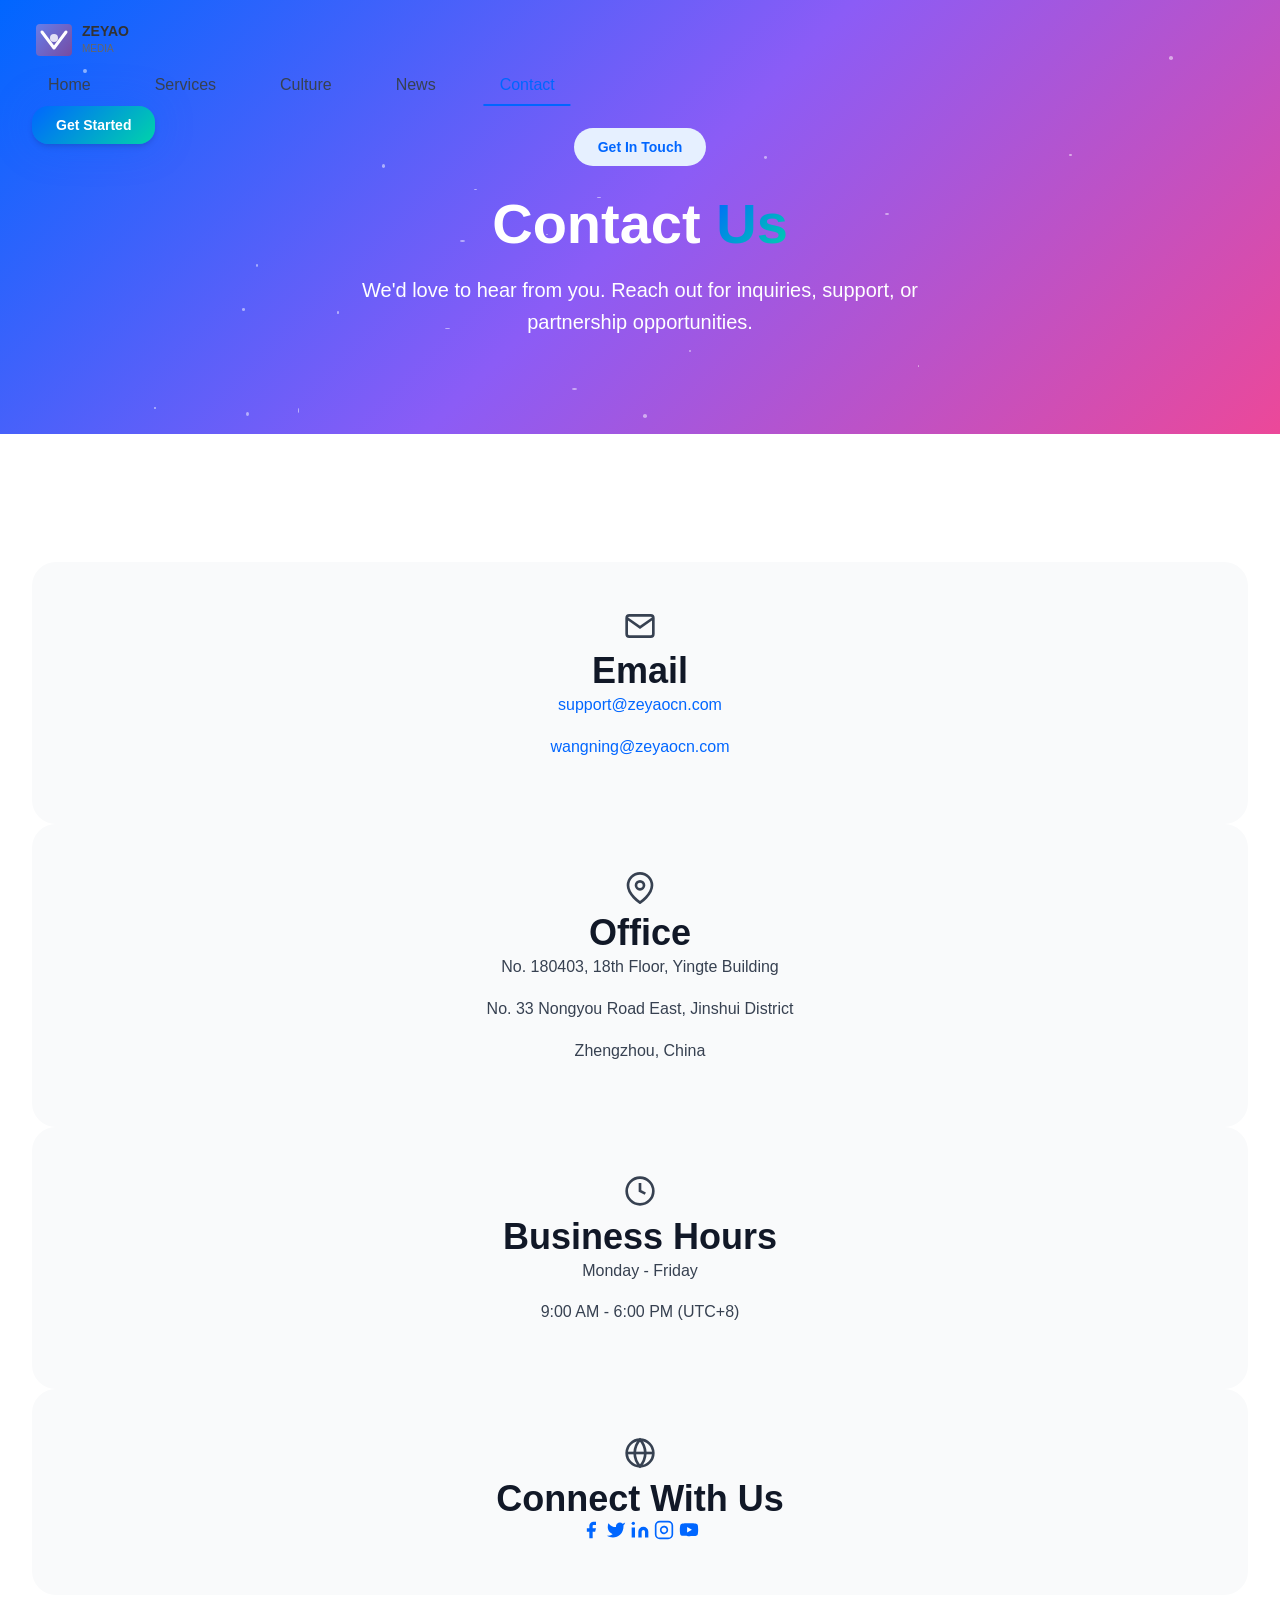
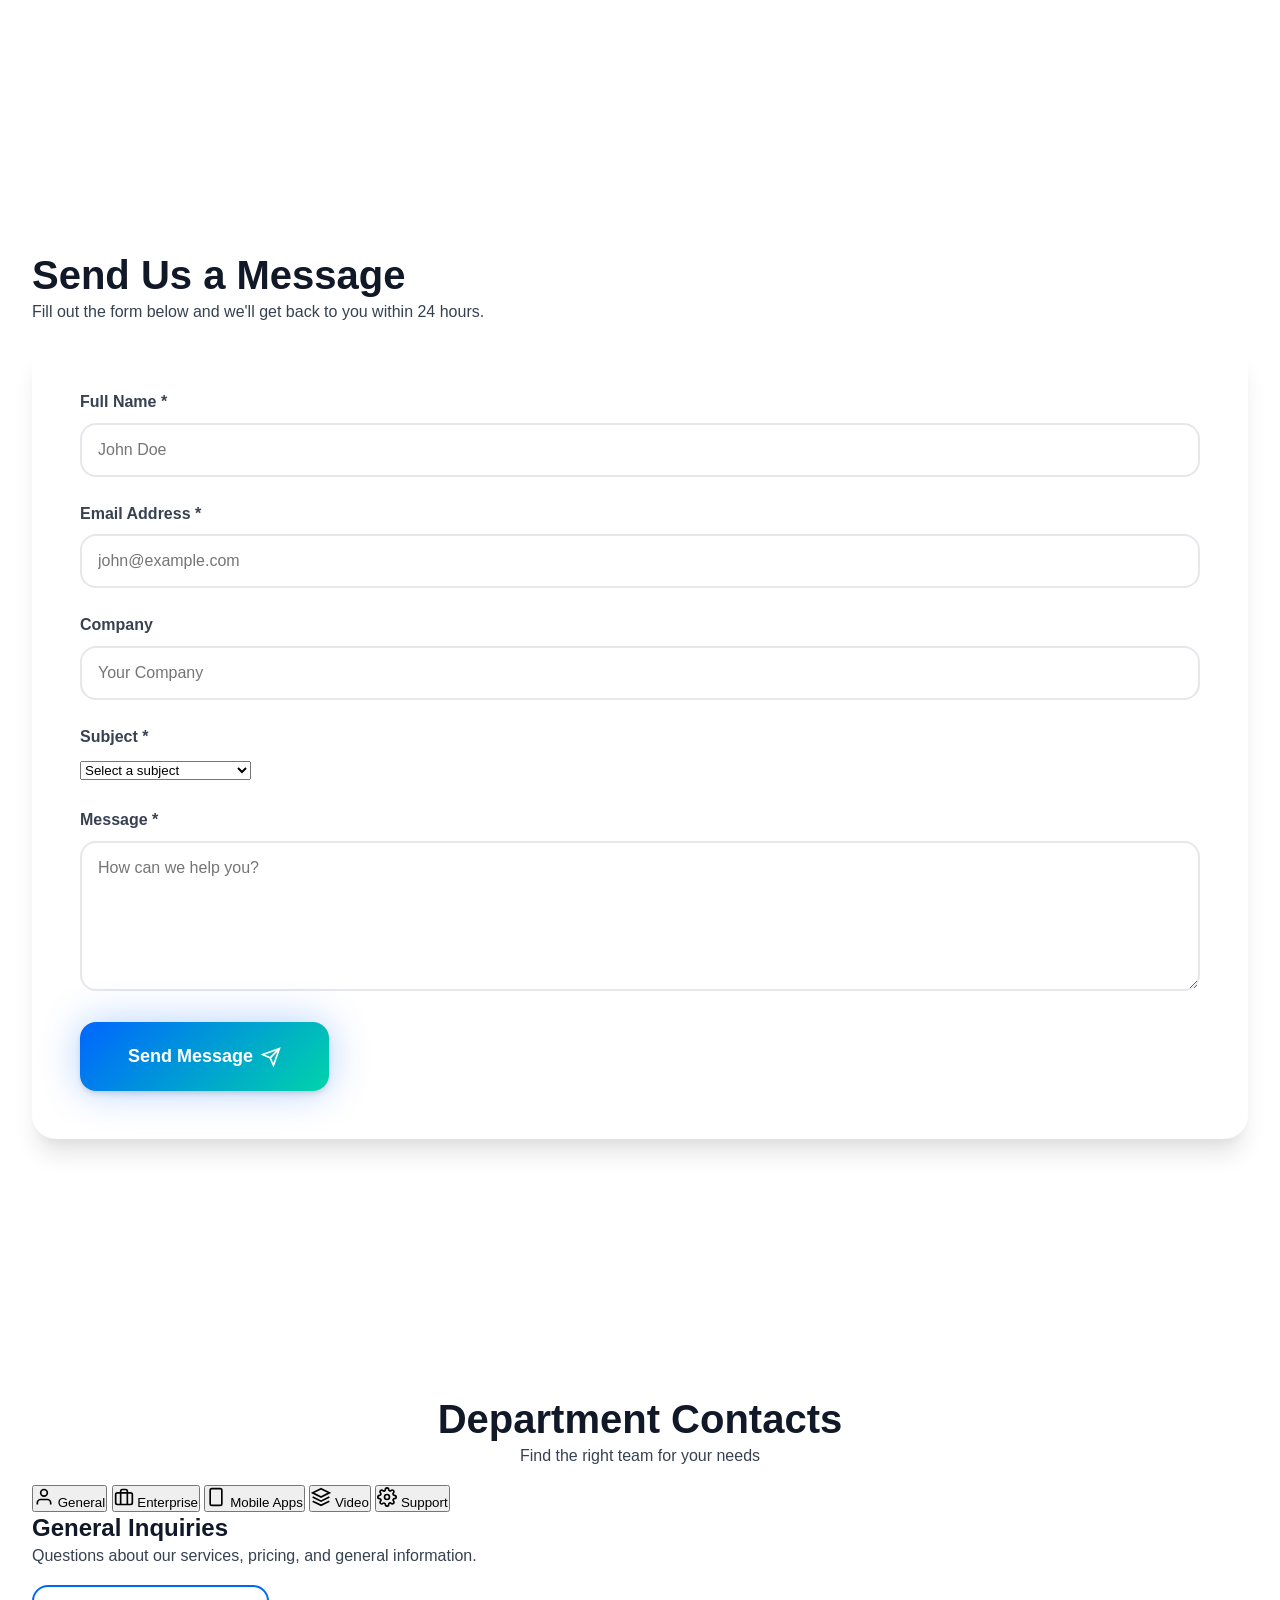
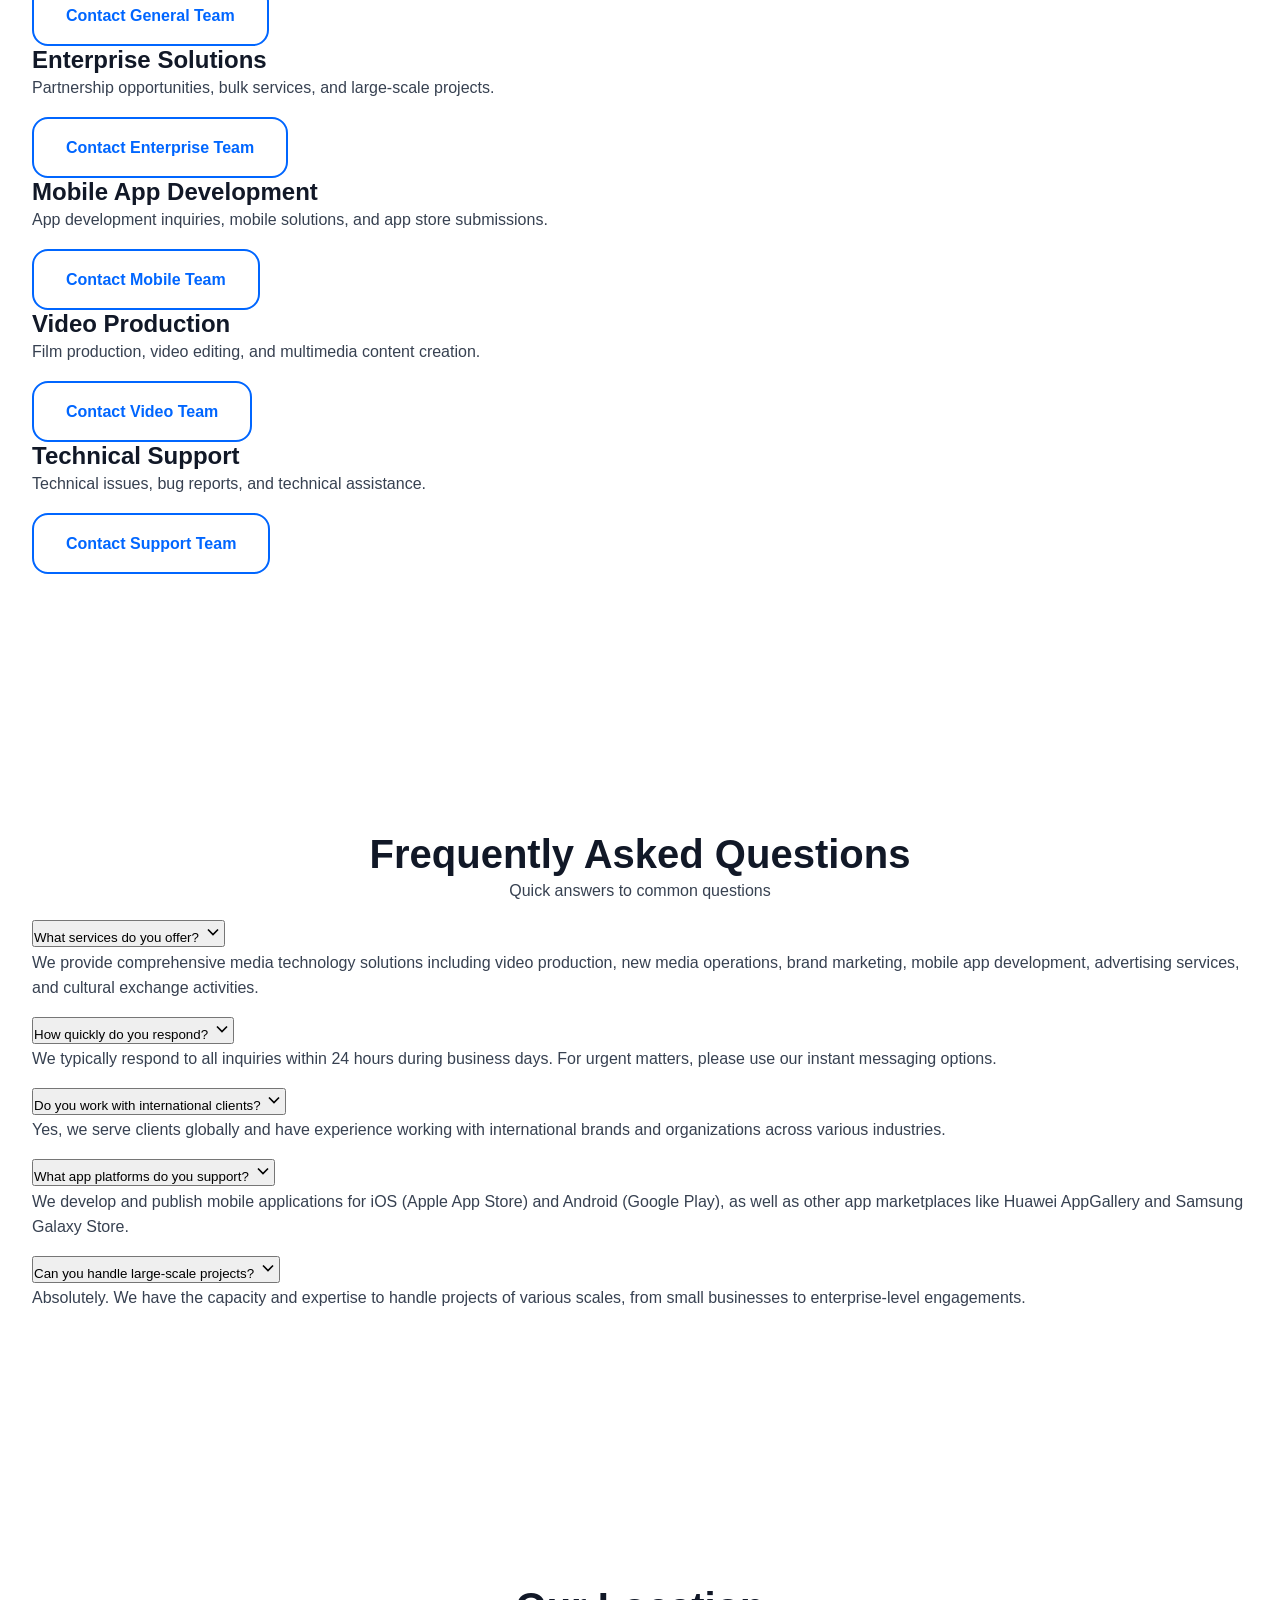
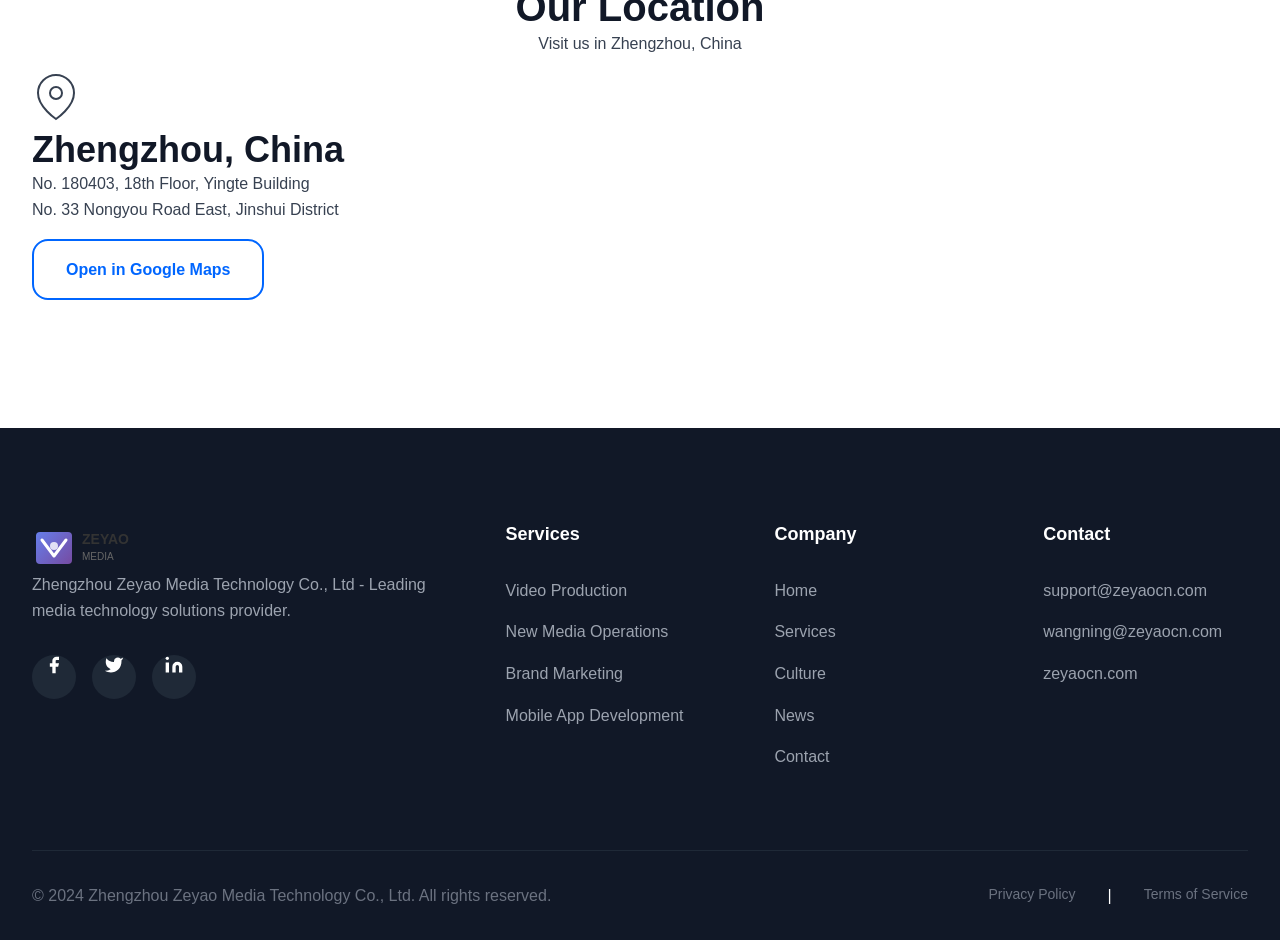
==== contact.html @ 68b9c2e2 "zeyaocn" ====
<!DOCTYPE html>
<html lang="en">
<head>
    <meta charset="UTF-8">
    <meta name="viewport" content="width=device-width, initial-scale=1.0">
    <meta name="description" content="Contact Zeyao Media - Get in touch for business inquiries, support, or partnership. Zhengzhou Zeyao Media Technology Co., Ltd.">
    <meta name="robots" content="index, follow">
    <meta property="og:title" content="Contact Us - Zeyao Media">
    <meta property="og:type" content="website">
    <link rel="canonical" href="https://zeyaocn.com/contact">
    <title>Contact Us - Zeyao Media | Get In Touch</title>
    <link rel="stylesheet" href="css/style.css">
    <link rel="stylesheet" href="css/animations.css">
    <link rel="stylesheet" href="css/responsive.css">
</head>
<body>
    <!-- Navigation -->
    <nav class="navbar">
        <div class="container">
            <a href="index.html" class="navbar-brand">
                <img src="images/logo.svg" alt="Zeyao Media Logo" width="160" height="48">
            </a>
            <div class="navbar-menu">
                <a href="index.html" class="nav-link">Home</a>
                <a href="services.html" class="nav-link">Services</a>
                <a href="culture.html" class="nav-link">Culture</a>
                <a href="news.html" class="nav-link">News</a>
                <a href="contact.html" class="nav-link active">Contact</a>
            </div>
            <div class="navbar-cta">
                <a href="contact.html" class="btn btn-primary btn-sm">Get Started</a>
            </div>
            <button class="mobile-menu-btn" aria-label="Toggle menu">
                <span></span>
                <span></span>
                <span></span>
            </button>
        </div>
    </nav>

    <!-- Mobile Menu -->
    <div class="mobile-menu">
        <div class="mobile-menu-header">
            <img src="images/logo.svg" alt="Zeyao Media" width="140" height="42">
            <button class="mobile-menu-close" aria-label="Close menu">×</button>
        </div>
        <nav class="mobile-menu-nav">
            <a href="index.html" class="nav-link">Home</a>
            <a href="services.html" class="nav-link">Services</a>
            <a href="culture.html" class="nav-link">Culture</a>
            <a href="news.html" class="nav-link">News</a>
            <a href="contact.html" class="nav-link active">Contact</a>
        </nav>
        <div class="mobile-menu-footer">
            <a href="contact.html" class="btn btn-primary btn-block">Get Started</a>
        </div>
    </div>

    <!-- Page Header -->
    <section class="page-header">
        <div class="page-header-bg">
            <div class="particles"></div>
        </div>
        <div class="container">
            <div class="page-header-content">
                <div class="section-badge reveal">Get In Touch</div>
                <h1 class="reveal">Contact <span class="text-gradient">Us</span></h1>
                <p class="page-header-description reveal">We'd love to hear from you. Reach out for inquiries, support, or partnership opportunities.</p>
            </div>
        </div>
    </section>

    <!-- Contact Cards Grid -->
    <section class="section">
        <div class="container">
            <div class="contact-cards-grid reveal">
                <!-- Email Card -->
                <div class="contact-card">
                    <div class="contact-card-icon">
                        <svg width="32" height="32" viewBox="0 0 24 24" fill="none" stroke="currentColor" stroke-width="2">
                            <path d="M4 4h16c1.1 0 2 .9 2 2v12c0 1.1-.9 2-2 2H4c-1.1 0-2-.9-2-2V6c0-1.1.9-2 2-2z"/>
                            <polyline points="22,6 12,13 2,6"/>
                        </svg>
                    </div>
                    <h3>Email</h3>
                    <p><a href="mailto:support@zeyaocn.com">support@zeyaocn.com</a></p>
                    <p><a href="mailto:wangning@zeyaocn.com">wangning@zeyaocn.com</a></p>
                </div>

                <!-- Location Card -->
                <div class="contact-card">
                    <div class="contact-card-icon">
                        <svg width="32" height="32" viewBox="0 0 24 24" fill="none" stroke="currentColor" stroke-width="2">
                            <path d="M21 10c0 7-9 13-9 13s-9-6-9-13a9 9 0 0 1 18 0z"/>
                            <circle cx="12" cy="10" r="3"/>
                        </svg>
                    </div>
                    <h3>Office</h3>
                    <p>No. 180403, 18th Floor, Yingte Building</p>
                    <p>No. 33 Nongyou Road East, Jinshui District</p>
                    <p>Zhengzhou, China</p>
                </div>

                <!-- Hours Card -->
                <div class="contact-card">
                    <div class="contact-card-icon">
                        <svg width="32" height="32" viewBox="0 0 24 24" fill="none" stroke="currentColor" stroke-width="2">
                            <circle cx="12" cy="12" r="10"/>
                            <polyline points="12 6 12 12 16 14"/>
                        </svg>
                    </div>
                    <h3>Business Hours</h3>
                    <p>Monday - Friday</p>
                    <p>9:00 AM - 6:00 PM (UTC+8)</p>
                </div>

                <!-- Social Card -->
                <div class="contact-card">
                    <div class="contact-card-icon">
                        <svg width="32" height="32" viewBox="0 0 24 24" fill="none" stroke="currentColor" stroke-width="2">
                            <circle cx="12" cy="12" r="10"/>
                            <line x1="2" y1="12" x2="22" y2="12"/>
                            <path d="M12 2a15.3 15.3 0 0 1 4 10 15.3 15.3 0 0 1-4 10 15.3 15.3 0 0 1-4-10 15.3 15.3 0 0 1 4-10z"/>
                        </svg>
                    </div>
                    <h3>Connect With Us</h3>
                    <div class="contact-social-icons">
                        <a href="#" aria-label="Facebook"><svg width="20" height="20" viewBox="0 0 24 24" fill="currentColor"><path d="M18 2h-3a5 5 0 0 0-5 5v3H7v4h3v8h4v-8h3l1-4h-4V7a1 1 0 0 1 1-1h3z"/></svg></a>
                        <a href="#" aria-label="Twitter"><svg width="20" height="20" viewBox="0 0 24 24" fill="currentColor"><path d="M23 3a10.9 10.9 0 0 1-3.14 1.53 4.48 4.48 0 0 0-7.86 3v1A10.66 10.66 0 0 1 3 4s-4 9 5 13a11.64 11.64 0 0 1-7 2c9 5 20 0 20-11.5a4.5 4.5 0 0 0-.08-.83A7.72 7.72 0 0 0 23 3z"/></svg></a>
                        <a href="#" aria-label="LinkedIn"><svg width="20" height="20" viewBox="0 0 24 24" fill="currentColor"><path d="M16 8a6 6 0 0 1 6 6v7h-4v-7a2 2 0 0 0-2-2 2 2 0 0 0-2 2v7h-4v-7a6 6 0 0 1 6-6z"/><rect x="2" y="9" width="4" height="12"/><circle cx="4" cy="4" r="2"/></svg></a>
                        <a href="#" aria-label="Instagram"><svg width="20" height="20" viewBox="0 0 24 24" fill="none" stroke="currentColor" stroke-width="2"><rect x="2" y="2" width="20" height="20" rx="5" ry="5"/><path d="M16 11.37A4 4 0 1 1 12.63 8 4 4 0 0 1 16 11.37z"/><line x1="17.5" y1="6.5" x2="17.51" y2="6.5"/></svg></a>
                        <a href="#" aria-label="YouTube"><svg width="20" height="20" viewBox="0 0 24 24" fill="currentColor"><path d="M22.54 6.42a2.78 2.78 0 0 0-1.94-2C18.88 4 12 4 12 4s-6.88 0-8.6.46a2.78 2.78 0 0 0-1.94 2A29 29 0 0 0 1 11.75a29 29 0 0 0 .46 5.33A2.78 2.78 0 0 0 3.4 19c1.72.46 8.6.46 8.6.46s6.88 0 8.6-.46a2.78 2.78 0 0 0 1.94-2 29 29 0 0 0 .46-5.25 29 29 0 0 0-.46-5.33z"/><polygon points="9.75 15.02 15.5 11.75 9.75 8.48 9.75 15.02" fill="#fff"/></svg></a>
                    </div>
                </div>
            </div>
        </div>
    </section>

    <!-- Contact Form Section -->
    <section class="section section-alt">
        <div class="container">
            <div class="contact-form-section">
                <div class="contact-form-header reveal">
                    <h2>Send Us a Message</h2>
                    <p>Fill out the form below and we'll get back to you within 24 hours.</p>
                </div>
                <form class="contact-form reveal" id="contactForm">
                    <div class="form-grid">
                        <div class="form-group">
                            <label for="name">Full Name *</label>
                            <input type="text" id="name" name="name" required placeholder="John Doe">
                        </div>
                        <div class="form-group">
                            <label for="email">Email Address *</label>
                            <input type="email" id="email" name="email" required placeholder="john@example.com">
                        </div>
                        <div class="form-group">
                            <label for="company">Company</label>
                            <input type="text" id="company" name="company" placeholder="Your Company">
                        </div>
                        <div class="form-group">
                            <label for="subject">Subject *</label>
                            <select id="subject" name="subject" required>
                                <option value="">Select a subject</option>
                                <option value="general">General Inquiry</option>
                                <option value="business">Business Partnership</option>
                                <option value="support">Technical Support</option>
                                <option value="advertising">Advertising Services</option>
                                <option value="mobile-app">Mobile App Development</option>
                                <option value="video-production">Video Production</option>
                                <option value="brand-marketing">Brand Marketing</option>
                                <option value="feedback">Feedback</option>
                                <option value="other">Other</option>
                            </select>
                        </div>
                        <div class="form-group form-group-full">
                            <label for="message">Message *</label>
                            <textarea id="message" name="message" required placeholder="How can we help you?" rows="5"></textarea>
                        </div>
                    </div>
                    <button type="submit" class="btn btn-primary btn-lg">
                        <span>Send Message</span>
                        <svg width="20" height="20" viewBox="0 0 24 24" fill="none" stroke="currentColor" stroke-width="2"><line x1="22" y1="2" x2="11" y2="13"/><polygon points="22 2 15 22 11 13 2 9 22 2"/></svg>
                    </button>
                </form>
            </div>
        </div>
    </section>

    <!-- Department Tabs -->
    <section class="section">
        <div class="container">
            <div class="section-header text-center reveal">
                <h2>Department Contacts</h2>
                <p class="section-subtitle">Find the right team for your needs</p>
            </div>
            
            <div class="department-tabs reveal">
                <div class="department-tabs-nav">
                    <button class="department-tab-btn active" data-tab="general">
                        <svg width="20" height="20" viewBox="0 0 24 24" fill="none" stroke="currentColor" stroke-width="2"><path d="M20 21v-2a4 4 0 0 0-4-4H8a4 4 0 0 0-4 4v2"/><circle cx="12" cy="7" r="4"/></svg>
                        General
                    </button>
                    <button class="department-tab-btn" data-tab="enterprise">
                        <svg width="20" height="20" viewBox="0 0 24 24" fill="none" stroke="currentColor" stroke-width="2"><rect x="2" y="7" width="20" height="14" rx="2" ry="2"/><path d="M16 21V5a2 2 0 0 0-2-2h-4a2 2 0 0 0-2 2v16"/></svg>
                        Enterprise
                    </button>
                    <button class="department-tab-btn" data-tab="mobile">
                        <svg width="20" height="20" viewBox="0 0 24 24" fill="none" stroke="currentColor" stroke-width="2"><rect x="5" y="2" width="14" height="20" rx="2" ry="2"/><line x1="12" y1="18" x2="12.01" y2="18"/></svg>
                        Mobile Apps
                    </button>
                    <button class="department-tab-btn" data-tab="video">
                        <svg width="20" height="20" viewBox="0 0 24 24" fill="none" stroke="currentColor" stroke-width="2"><polygon points="12 2 2 7 12 12 22 7 12 2"/><polyline points="2 17 12 22 22 17"/><polyline points="2 12 12 17 22 12"/></svg>
                        Video
                    </button>
                    <button class="department-tab-btn" data-tab="support">
                        <svg width="20" height="20" viewBox="0 0 24 24" fill="none" stroke="currentColor" stroke-width="2"><circle cx="12" cy="12" r="3"/><path d="M19.4 15a1.65 1.65 0 0 0 .33 1.82l.06.06a2 2 0 0 1 0 2.83 2 2 0 0 1-2.83 0l-.06-.06a1.65 1.65 0 0 0-1.82-.33 1.65 1.65 0 0 0-1 1.51V21a2 2 0 0 1-2 2 2 2 0 0 1-2-2v-.09A1.65 1.65 0 0 0 9 19.4a1.65 1.65 0 0 0-1.82.33l-.06.06a2 2 0 0 1-2.83 0 2 2 0 0 1 0-2.83l.06-.06a1.65 1.65 0 0 0 .33-1.82 1.65 1.65 0 0 0-1.51-1H3a2 2 0 0 1-2-2 2 2 0 0 1 2-2h.09A1.65 1.65 0 0 0 4.6 9a1.65 1.65 0 0 0-.33-1.82l-.06-.06a2 2 0 0 1 0-2.83 2 2 0 0 1 2.83 0l.06.06a1.65 1.65 0 0 0 1.82.33H9a1.65 1.65 0 0 0 1-1.51V3a2 2 0 0 1 2-2 2 2 0 0 1 2 2v.09a1.65 1.65 0 0 0 1 1.51 1.65 1.65 0 0 0 1.82-.33l.06-.06a2 2 0 0 1 2.83 0 2 2 0 0 1 0 2.83l-.06.06a1.65 1.65 0 0 0-.33 1.82V9a1.65 1.65 0 0 0 1.51 1H21a2 2 0 0 1 2 2 2 2 0 0 1-2 2h-.09a1.65 1.65 0 0 0-1.51 1z"/></svg>
                        Support
                    </button>
                </div>
                
                <div class="department-tabs-content">
                    <div class="department-tab-pane active" id="tab-general">
                        <h4>General Inquiries</h4>
                        <p>Questions about our services, pricing, and general information.</p>
                        <a href="mailto:support@zeyaocn.com" class="btn btn-secondary">Contact General Team</a>
                    </div>
                    <div class="department-tab-pane" id="tab-enterprise">
                        <h4>Enterprise Solutions</h4>
                        <p>Partnership opportunities, bulk services, and large-scale projects.</p>
                        <a href="mailto:wangning@zeyaocn.com" class="btn btn-secondary">Contact Enterprise Team</a>
                    </div>
                    <div class="department-tab-pane" id="tab-mobile">
                        <h4>Mobile App Development</h4>
                        <p>App development inquiries, mobile solutions, and app store submissions.</p>
                        <a href="mailto:support@zeyaocn.com" class="btn btn-secondary">Contact Mobile Team</a>
                    </div>
                    <div class="department-tab-pane" id="tab-video">
                        <h4>Video Production</h4>
                        <p>Film production, video editing, and multimedia content creation.</p>
                        <a href="mailto:support@zeyaocn.com" class="btn btn-secondary">Contact Video Team</a>
                    </div>
                    <div class="department-tab-pane" id="tab-support">
                        <h4>Technical Support</h4>
                        <p>Technical issues, bug reports, and technical assistance.</p>
                        <a href="mailto:support@zeyaocn.com" class="btn btn-secondary">Contact Support Team</a>
                    </div>
                </div>
            </div>
        </div>
    </section>

    <!-- FAQ Section -->
    <section class="section section-alt">
        <div class="container">
            <div class="section-header text-center reveal">
                <h2>Frequently Asked Questions</h2>
                <p class="section-subtitle">Quick answers to common questions</p>
            </div>
            
            <div class="faq-accordion reveal">
                <div class="faq-item">
                    <button class="faq-question">
                        <span>What services do you offer?</span>
                        <svg width="20" height="20" viewBox="0 0 24 24" fill="none" stroke="currentColor" stroke-width="2"><polyline points="6 9 12 15 18 9"/></svg>
                    </button>
                    <div class="faq-answer">
                        <p>We provide comprehensive media technology solutions including video production, new media operations, brand marketing, mobile app development, advertising services, and cultural exchange activities.</p>
                    </div>
                </div>
                <div class="faq-item">
                    <button class="faq-question">
                        <span>How quickly do you respond?</span>
                        <svg width="20" height="20" viewBox="0 0 24 24" fill="none" stroke="currentColor" stroke-width="2"><polyline points="6 9 12 15 18 9"/></svg>
                    </button>
                    <div class="faq-answer">
                        <p>We typically respond to all inquiries within 24 hours during business days. For urgent matters, please use our instant messaging options.</p>
                    </div>
                </div>
                <div class="faq-item">
                    <button class="faq-question">
                        <span>Do you work with international clients?</span>
                        <svg width="20" height="20" viewBox="0 0 24 24" fill="none" stroke="currentColor" stroke-width="2"><polyline points="6 9 12 15 18 9"/></svg>
                    </button>
                    <div class="faq-answer">
                        <p>Yes, we serve clients globally and have experience working with international brands and organizations across various industries.</p>
                    </div>
                </div>
                <div class="faq-item">
                    <button class="faq-question">
                        <span>What app platforms do you support?</span>
                        <svg width="20" height="20" viewBox="0 0 24 24" fill="none" stroke="currentColor" stroke-width="2"><polyline points="6 9 12 15 18 9"/></svg>
                    </button>
                    <div class="faq-answer">
                        <p>We develop and publish mobile applications for iOS (Apple App Store) and Android (Google Play), as well as other app marketplaces like Huawei AppGallery and Samsung Galaxy Store.</p>
                    </div>
                </div>
                <div class="faq-item">
                    <button class="faq-question">
                        <span>Can you handle large-scale projects?</span>
                        <svg width="20" height="20" viewBox="0 0 24 24" fill="none" stroke="currentColor" stroke-width="2"><polyline points="6 9 12 15 18 9"/></svg>
                    </button>
                    <div class="faq-answer">
                        <p>Absolutely. We have the capacity and expertise to handle projects of various scales, from small businesses to enterprise-level engagements.</p>
                    </div>
                </div>
            </div>
        </div>
    </section>

    <!-- Location -->
    <section class="section">
        <div class="container">
            <div class="section-header text-center reveal">
                <h2>Our Location</h2>
                <p class="section-subtitle">Visit us in Zhengzhou, China</p>
            </div>
            <div class="map-wrapper reveal">
                <div class="map-placeholder">
                    <svg width="48" height="48" viewBox="0 0 24 24" fill="none" stroke="currentColor" stroke-width="1"><path d="M21 10c0 7-9 13-9 13s-9-6-9-13a9 9 0 0 1 18 0z"/><circle cx="12" cy="10" r="3"/></svg>
                    <h3>Zhengzhou, China</h3>
                    <p>No. 180403, 18th Floor, Yingte Building<br>No. 33 Nongyou Road East, Jinshui District</p>
                    <a href="https://maps.google.com/?q=Zhengzhou+China" target="_blank" rel="noopener" class="btn btn-secondary">Open in Google Maps</a>
                </div>
            </div>
        </div>
    </section>

    <!-- Footer -->
    <footer class="footer">
        <div class="container">
            <div class="footer-top">
                <div class="footer-brand">
                    <a href="index.html" class="footer-logo">
                        <img src="images/logo.svg" alt="Zeyao Media" width="160" height="48">
                    </a>
                    <p class="footer-description">Zhengzhou Zeyao Media Technology Co., Ltd - Leading media technology solutions provider.</p>
                    <div class="footer-social">
                        <a href="#" aria-label="Facebook"><svg width="20" height="20" viewBox="0 0 24 24" fill="currentColor"><path d="M18 2h-3a5 5 0 0 0-5 5v3H7v4h3v8h4v-8h3l1-4h-4V7a1 1 0 0 1 1-1h3z"/></svg></a>
                        <a href="#" aria-label="Twitter"><svg width="20" height="20" viewBox="0 0 24 24" fill="currentColor"><path d="M23 3a10.9 10.9 0 0 1-3.14 1.53 4.48 4.48 0 0 0-7.86 3v1A10.66 10.66 0 0 1 3 4s-4 9 5 13a11.64 11.64 0 0 1-7 2c9 5 20 0 20-11.5a4.5 4.5 0 0 0-.08-.83A7.72 7.72 0 0 0 23 3z"/></svg></a>
                        <a href="#" aria-label="LinkedIn"><svg width="20" height="20" viewBox="0 0 24 24" fill="currentColor"><path d="M16 8a6 6 0 0 1 6 6v7h-4v-7a2 2 0 0 0-2-2 2 2 0 0 0-2 2v7h-4v-7a6 6 0 0 1 6-6z"/><rect x="2" y="9" width="4" height="12"/><circle cx="4" cy="4" r="2"/></svg></a>
                    </div>
                </div>
                <div class="footer-column">
                    <h4>Services</h4>
                    <ul class="footer-links">
                        <li><a href="services.html">Video Production</a></li>
                        <li><a href="services.html">New Media Operations</a></li>
                        <li><a href="services.html">Brand Marketing</a></li>
                        <li><a href="services.html">Mobile App Development</a></li>
                    </ul>
                </div>
                <div class="footer-column">
                    <h4>Company</h4>
                    <ul class="footer-links">
                        <li><a href="index.html">Home</a></li>
                        <li><a href="services.html">Services</a></li>
                        <li><a href="culture.html">Culture</a></li>
                        <li><a href="news.html">News</a></li>
                        <li><a href="contact.html">Contact</a></li>
                    </ul>
                </div>
                <div class="footer-column">
                    <h4>Contact</h4>
                    <ul class="footer-links">
                        <li><a href="mailto:support@zeyaocn.com">support@zeyaocn.com</a></li>
                        <li><a href="mailto:wangning@zeyaocn.com">wangning@zeyaocn.com</a></li>
                        <li><a href="https://zeyaocn.com">zeyaocn.com</a></li>
                    </ul>
                </div>
            </div>
            <div class="footer-bottom">
                <div class="footer-legal">
                    <p>&copy; 2024 Zhengzhou Zeyao Media Technology Co., Ltd. All rights reserved.</p>
                </div>
                <div class="footer-legal">
                    <a href="privacy.html">Privacy Policy</a>
                    <span class="separator">|</span>
                    <a href="terms.html">Terms of Service</a>
                </div>
            </div>
        </div>
    </footer>

    <script src="js/main.js"></script>
    <script src="js/animations.js"></script>
</body>
</html>
---- css/style.css ----
/* ============================================
   Zhengzhou Zeyao Media Technology Co., Ltd.
   Global Official Website - Main Styles
   ============================================ */

/* ==================== CSS Variables ==================== */
:root {
    /* Primary Colors - Modern Tech Blue */
    --primary-color: #0066FF;
    --primary-dark: #0052CC;
    --primary-light: #3385FF;
    --primary-lighter: #E6F0FF;
    
    /* Secondary Colors */
    --secondary-color: #00D4AA;
    --secondary-dark: #00B894;
    --secondary-light: #55EFC4;
    
    /* Accent Colors */
    --accent-orange: #FF6B35;
    --accent-purple: #8B5CF6;
    --accent-pink: #EC4899;
    
    /* Neutral Colors */
    --white: #FFFFFF;
    --off-white: #F8FAFC;
    --gray-50: #F9FAFB;
    --gray-100: #F3F4F6;
    --gray-200: #E5E7EB;
    --gray-300: #D1D5DB;
    --gray-400: #9CA3AF;
    --gray-500: #6B7280;
    --gray-600: #4B5563;
    --gray-700: #374151;
    --gray-800: #1F2937;
    --gray-900: #111827;
    --black: #000000;
    
    /* Gradient Colors */
    --gradient-primary: linear-gradient(135deg, #0066FF 0%, #00D4AA 100%);
    --gradient-hero: linear-gradient(135deg, #0066FF 0%, #8B5CF6 50%, #EC4899 100%);
    --gradient-dark: linear-gradient(135deg, #1F2937 0%, #111827 100%);
    
    /* Typography */
    --font-primary: 'Inter', -apple-system, BlinkMacSystemFont, 'Segoe UI', Roboto, sans-serif;
    --font-heading: 'Plus Jakarta Sans', var(--font-primary);
    
    /* Font Sizes */
    --text-xs: 0.75rem;
    --text-sm: 0.875rem;
    --text-base: 1rem;
    --text-lg: 1.125rem;
    --text-xl: 1.25rem;
    --text-2xl: 1.5rem;
    --text-3xl: 1.875rem;
    --text-4xl: 2.25rem;
    --text-5xl: 3rem;
    --text-6xl: 3.75rem;
    --text-7xl: 4.5rem;
    
    /* Spacing */
    --spacing-xs: 0.25rem;
    --spacing-sm: 0.5rem;
    --spacing-md: 1rem;
    --spacing-lg: 1.5rem;
    --spacing-xl: 2rem;
    --spacing-2xl: 3rem;
    --spacing-3xl: 4rem;
    --spacing-4xl: 6rem;
    --spacing-5xl: 8rem;
    
    /* Border Radius */
    --radius-sm: 0.25rem;
    --radius-md: 0.5rem;
    --radius-lg: 1rem;
    --radius-xl: 1.5rem;
    --radius-2xl: 2rem;
    --radius-full: 9999px;
    
    /* Shadows */
    --shadow-sm: 0 1px 2px 0 rgba(0, 0, 0, 0.05);
    --shadow-md: 0 4px 6px -1px rgba(0, 0, 0, 0.1), 0 2px 4px -1px rgba(0, 0, 0, 0.06);
    --shadow-lg: 0 10px 15px -3px rgba(0, 0, 0, 0.1), 0 4px 6px -2px rgba(0, 0, 0, 0.05);
    --shadow-xl: 0 20px 25px -5px rgba(0, 0, 0, 0.1), 0 10px 10px -5px rgba(0, 0, 0, 0.04);
    --shadow-2xl: 0 25px 50px -12px rgba(0, 0, 0, 0.25);
    --shadow-glow: 0 0 40px rgba(0, 102, 255, 0.3);
    --shadow-glow-lg: 0 0 80px rgba(0, 102, 255, 0.4);
    
    /* Transitions */
    --transition-fast: 150ms ease;
    --transition-base: 300ms ease;
    --transition-slow: 500ms ease;
    --transition-bounce: 500ms cubic-bezier(0.68, -0.55, 0.265, 1.55);
    
    /* Z-index */
    --z-dropdown: 1000;
    --z-sticky: 1020;
    --z-fixed: 1030;
    --z-modal-backdrop: 1040;
    --z-modal: 1050;
    --z-popover: 1060;
    --z-tooltip: 1070;
    
    /* Container */
    --container-max: 1400px;
    --container-padding: 2rem;
}

/* ==================== Reset & Base ==================== */
*,
*::before,
*::after {
    margin: 0;
    padding: 0;
    box-sizing: border-box;
}

html {
    scroll-behavior: smooth;
    font-size: 16px;
    -webkit-font-smoothing: antialiased;
    -moz-osx-font-smoothing: grayscale;
}

body {
    font-family: var(--font-primary);
    font-size: var(--text-base);
    line-height: 1.6;
    color: var(--gray-700);
    background-color: var(--white);
    overflow-x: hidden;
}

body.no-scroll {
    overflow: hidden;
}

/* ==================== Typography ==================== */
h1, h2, h3, h4, h5, h6 {
    font-family: var(--font-heading);
    font-weight: 700;
    line-height: 1.2;
    color: var(--gray-900);
}

h1 { font-size: var(--text-7xl); }
h2 { font-size: var(--text-5xl); }
h3 { font-size: var(--text-4xl); }
h4 { font-size: var(--text-2xl); }
h5 { font-size: var(--text-xl); }
h6 { font-size: var(--text-lg); }

p {
    margin-bottom: var(--spacing-md);
}

a {
    color: var(--primary-color);
    text-decoration: none;
    transition: color var(--transition-fast);
}

a:hover {
    color: var(--primary-dark);
}

img {
    max-width: 100%;
    height: auto;
    display: block;
}

/* ==================== Container ==================== */
.container {
    max-width: var(--container-max);
    margin: 0 auto;
    padding: 0 var(--container-padding);
}

.section {
    padding: var(--spacing-5xl) 0;
}

.section-lg {
    padding: var(--spacing-5xl) 0;
}

.section-md {
    padding: var(--spacing-4xl) 0;
}

.section-sm {
    padding: var(--spacing-3xl) 0;
}

/* ==================== Navigation ==================== */
.navbar {
    position: fixed;
    top: 0;
    left: 0;
    right: 0;
    z-index: var(--z-fixed);
    padding: var(--spacing-md) 0;
    transition: all var(--transition-base);
    background: transparent;
}

.navbar.scrolled {
    background: rgba(255, 255, 255, 0.95);
    backdrop-filter: blur(20px);
    box-shadow: var(--shadow-lg);
    padding: var(--spacing-sm) 0;
}

.navbar-container {
    display: flex;
    align-items: center;
    justify-content: space-between;
    max-width: var(--container-max);
    margin: 0 auto;
    padding: 0 var(--container-padding);
}

.navbar-brand {
    display: flex;
    align-items: center;
    gap: var(--spacing-sm);
}

.navbar-brand svg {
    height: 48px;
    width: auto;
}

.navbar-brand-text {
    font-family: var(--font-heading);
    font-size: var(--text-xl);
    font-weight: 700;
    color: var(--gray-900);
}

.navbar-menu {
    display: flex;
    align-items: center;
    gap: var(--spacing-xl);
}

.nav-link {
    font-size: var(--text-base);
    font-weight: 500;
    color: var(--gray-700);
    padding: var(--spacing-sm) var(--spacing-md);
    position: relative;
    transition: color var(--transition-fast);
}

.nav-link::after {
    content: '';
    position: absolute;
    bottom: 0;
    left: 50%;
    transform: translateX(-50%) scaleX(0);
    width: 100%;
    height: 2px;
    background: var(--primary-color);
    transition: transform var(--transition-base);
}

.nav-link:hover,
.nav-link.active {
    color: var(--primary-color);
}

.nav-link:hover::after,
.nav-link.active::after {
    transform: translateX(-50%) scaleX(1);
}

.navbar-cta {
    display: flex;
    align-items: center;
    gap: var(--spacing-md);
}

.btn {
    display: inline-flex;
    align-items: center;
    justify-content: center;
    gap: var(--spacing-sm);
    padding: var(--spacing-md) var(--spacing-xl);
    font-size: var(--text-base);
    font-weight: 600;
    border-radius: var(--radius-lg);
    border: none;
    cursor: pointer;
    transition: all var(--transition-base);
    text-decoration: none;
}

.btn-primary {
    background: var(--gradient-primary);
    color: var(--white);
    box-shadow: var(--shadow-md), var(--shadow-glow);
}

.btn-primary:hover {
    transform: translateY(-2px);
    box-shadow: var(--shadow-lg), var(--shadow-glow-lg);
    color: var(--white);
}

.btn-secondary {
    background: var(--white);
    color: var(--primary-color);
    border: 2px solid var(--primary-color);
}

.btn-secondary:hover {
    background: var(--primary-color);
    color: var(--white);
    transform: translateY(-2px);
}

.btn-ghost {
    background: transparent;
    color: var(--gray-700);
}

.btn-ghost:hover {
    background: var(--gray-100);
    color: var(--gray-900);
}

.btn-lg {
    padding: var(--spacing-lg) var(--spacing-2xl);
    font-size: var(--text-lg);
}

.btn-sm {
    padding: var(--spacing-sm) var(--spacing-lg);
    font-size: var(--text-sm);
}

/* Mobile Menu */
.mobile-menu-btn {
    display: none;
    flex-direction: column;
    gap: 5px;
    padding: var(--spacing-sm);
    background: none;
    border: none;
    cursor: pointer;
}

.mobile-menu-btn span {
    display: block;
    width: 24px;
    height: 2px;
    background: var(--gray-700);
    transition: all var(--transition-base);
}

.mobile-menu-btn.active span:nth-child(1) {
    transform: rotate(45deg) translate(5px, 5px);
}

.mobile-menu-btn.active span:nth-child(2) {
    opacity: 0;
}

.mobile-menu-btn.active span:nth-child(3) {
    transform: rotate(-45deg) translate(5px, -5px);
}

.mobile-menu {
    display: none;
    position: fixed;
    top: 0;
    left: 0;
    right: 0;
    bottom: 0;
    background: var(--white);
    z-index: var(--z-modal);
    padding: var(--spacing-5xl) var(--spacing-xl);
    transform: translateX(100%);
    transition: transform var(--transition-slow);
}

.mobile-menu.active {
    transform: translateX(0);
}

.mobile-menu-nav {
    display: flex;
    flex-direction: column;
    gap: var(--spacing-lg);
}

.mobile-menu-nav .nav-link {
    font-size: var(--text-2xl);
    padding: var(--spacing-md);
}

/* ==================== Hero Section ==================== */
.hero {
    min-height: 100vh;
    display: flex;
    align-items: center;
    position: relative;
    overflow: hidden;
    background: var(--gradient-hero);
    padding-top: 80px;
}

.hero-bg {
    position: absolute;
    inset: 0;
    overflow: hidden;
}

.hero-particles {
    position: absolute;
    inset: 0;
}

.hero-content {
    position: relative;
    z-index: 10;
    max-width: 800px;
    color: var(--white);
}

.hero-badge {
    display: inline-flex;
    align-items: center;
    gap: var(--spacing-sm);
    background: rgba(255, 255, 255, 0.1);
    backdrop-filter: blur(10px);
    padding: var(--spacing-sm) var(--spacing-lg);
    border-radius: var(--radius-full);
    font-size: var(--text-sm);
    font-weight: 500;
    margin-bottom: var(--spacing-xl);
    border: 1px solid rgba(255, 255, 255, 0.2);
}

.hero-title {
    font-size: var(--text-7xl);
    font-weight: 800;
    line-height: 1.1;
    margin-bottom: var(--spacing-xl);
    color: var(--white);
}

.hero-title .highlight {
    position: relative;
    display: inline-block;
}

.hero-title .highlight::after {
    content: '';
    position: absolute;
    bottom: 0;
    left: 0;
    width: 100%;
    height: 8px;
    background: var(--secondary-color);
    border-radius: var(--radius-full);
    z-index: -1;
}

.hero-description {
    font-size: var(--text-xl);
    line-height: 1.8;
    margin-bottom: var(--spacing-2xl);
    opacity: 0.95;
    max-width: 600px;
}

.hero-buttons {
    display: flex;
    gap: var(--spacing-lg);
    flex-wrap: wrap;
}

.hero-stats {
    display: grid;
    grid-template-columns: repeat(4, 1fr);
    gap: var(--spacing-xl);
    margin-top: var(--spacing-4xl);
    padding-top: var(--spacing-3xl);
    border-top: 1px solid rgba(255, 255, 255, 0.2);
}

.hero-stat {
    text-align: center;
}

.hero-stat-number {
    font-size: var(--text-4xl);
    font-weight: 800;
    color: var(--white);
    font-family: var(--font-heading);
}

.hero-stat-label {
    font-size: var(--text-sm);
    color: rgba(255, 255, 255, 0.8);
    margin-top: var(--spacing-xs);
}

.hero-visual {
    position: absolute;
    right: -100px;
    top: 50%;
    transform: translateY(-50%);
    width: 600px;
    height: 600px;
}

.hero-phone-mockup {
    position: relative;
    width: 100%;
    height: 100%;
}

/* ==================== About Section ==================== */
.about-section {
    background: var(--white);
}

.about-grid {
    display: grid;
    grid-template-columns: 1fr 1fr;
    gap: var(--spacing-4xl);
    align-items: center;
}

.about-content {
    padding-right: var(--spacing-3xl);
}

.section-badge {
    display: inline-flex;
    align-items: center;
    gap: var(--spacing-sm);
    background: var(--primary-lighter);
    color: var(--primary-color);
    padding: var(--spacing-sm) var(--spacing-lg);
    border-radius: var(--radius-full);
    font-size: var(--text-sm);
    font-weight: 600;
    margin-bottom: var(--spacing-lg);
}

.section-title {
    font-size: var(--text-5xl);
    margin-bottom: var(--spacing-xl);
    line-height: 1.2;
}

.section-description {
    font-size: var(--text-lg);
    color: var(--gray-600);
    margin-bottom: var(--spacing-2xl);
    line-height: 1.8;
}

.about-features {
    display: grid;
    grid-template-columns: repeat(2, 1fr);
    gap: var(--spacing-lg);
    margin-top: var(--spacing-2xl);
}

.about-feature {
    display: flex;
    align-items: flex-start;
    gap: var(--spacing-md);
    padding: var(--spacing-lg);
    background: var(--gray-50);
    border-radius: var(--radius-lg);
    transition: all var(--transition-base);
}

.about-feature:hover {
    background: var(--white);
    box-shadow: var(--shadow-lg);
    transform: translateY(-4px);
}

.about-feature-icon {
    flex-shrink: 0;
    width: 48px;
    height: 48px;
    display: flex;
    align-items: center;
    justify-content: center;
    background: var(--gradient-primary);
    border-radius: var(--radius-md);
    color: var(--white);
}

.about-feature-icon svg {
    width: 24px;
    height: 24px;
}

.about-feature-content h4 {
    font-size: var(--text-lg);
    margin-bottom: var(--spacing-xs);
}

.about-feature-content p {
    font-size: var(--text-sm);
    color: var(--gray-500);
    margin: 0;
}

.about-visual {
    position: relative;
}

.about-image-grid {
    display: grid;
    grid-template-columns: repeat(2, 1fr);
    gap: var(--spacing-lg);
}

.about-image-item {
    border-radius: var(--radius-xl);
    overflow: hidden;
    box-shadow: var(--shadow-xl);
    transition: all var(--transition-slow);
}

.about-image-item:hover {
    transform: scale(1.05);
}

.about-image-item img {
    width: 100%;
    height: 250px;
    object-fit: cover;
}

.about-image-item:first-child {
    transform: translateY(var(--spacing-xl));
}

.about-image-item:last-child {
    transform: translateY(calc(var(--spacing-xl) * -1));
}

.about-floating-card {
    position: absolute;
    bottom: -30px;
    left: -30px;
    background: var(--white);
    padding: var(--spacing-xl);
    border-radius: var(--radius-xl);
    box-shadow: var(--shadow-2xl);
    display: flex;
    align-items: center;
    gap: var(--spacing-md);
}

/* ==================== Services Section ==================== */
.services-section {
    background: var(--off-white);
}

.services-header {
    text-align: center;
    max-width: 800px;
    margin: 0 auto var(--spacing-4xl);
}

.services-grid {
    display: grid;
    grid-template-columns: repeat(3, 1fr);
    gap: var(--spacing-xl);
}

.service-card {
    background: var(--white);
    padding: var(--spacing-2xl);
    border-radius: var(--radius-xl);
    box-shadow: var(--shadow-md);
    transition: all var(--transition-slow);
    position: relative;
    overflow: hidden;
}

.service-card::before {
    content: '';
    position: absolute;
    top: 0;
    left: 0;
    right: 0;
    height: 4px;
    background: var(--gradient-primary);
    transform: scaleX(0);
    transition: transform var(--transition-base);
}

.service-card:hover {
    transform: translateY(-10px);
    box-shadow: var(--shadow-2xl);
}

.service-card:hover::before {
    transform: scaleX(1);
}

.service-icon {
    width: 72px;
    height: 72px;
    display: flex;
    align-items: center;
    justify-content: center;
    background: var(--primary-lighter);
    border-radius: var(--radius-lg);
    margin-bottom: var(--spacing-xl);
    transition: all var(--transition-base);
}

.service-card:hover .service-icon {
    background: var(--gradient-primary);
}

.service-icon svg {
    width: 36px;
    height: 36px;
    color: var(--primary-color);
    transition: color var(--transition-base);
}

.service-card:hover .service-icon svg {
    color: var(--white);
}

.service-card h3 {
    font-size: var(--text-2xl);
    margin-bottom: var(--spacing-md);
}

.service-card p {
    color: var(--gray-600);
    line-height: 1.7;
}

.service-card-link {
    display: inline-flex;
    align-items: center;
    gap: var(--spacing-sm);
    color: var(--primary-color);
    font-weight: 600;
    margin-top: var(--spacing-lg);
    transition: gap var(--transition-base);
}

.service-card-link:hover {
    gap: var(--spacing-md);
}

/* ==================== App Features Section ==================== */
.app-section {
    background: var(--gray-900);
    color: var(--white);
    position: relative;
    overflow: hidden;
}

.app-section::before {
    content: '';
    position: absolute;
    top: 0;
    left: 0;
    right: 0;
    bottom: 0;
    background: radial-gradient(circle at 30% 50%, rgba(0, 102, 255, 0.1) 0%, transparent 50%);
}

.app-content {
    position: relative;
    z-index: 10;
}

.app-header {
    text-align: center;
    max-width: 800px;
    margin: 0 auto var(--spacing-4xl);
}

.app-header .section-badge {
    background: rgba(0, 102, 255, 0.2);
    color: var(--primary-light);
}

.app-header .section-title {
    color: var(--white);
}

.app-header .section-description {
    color: var(--gray-400);
}

.app-showcase {
    display: grid;
    grid-template-columns: 1fr 1fr;
    gap: var(--spacing-4xl);
    align-items: center;
}

.app-preview {
    position: relative;
}

.app-phone-frame {
    position: relative;
    max-width: 400px;
    margin: 0 auto;
}

.app-phone-screen {
    background: var(--gray-800);
    border-radius: var(--radius-2xl);
    padding: var(--spacing-md);
    box-shadow: var(--shadow-2xl);
}

.app-features-list {
    display: flex;
    flex-direction: column;
    gap: var(--spacing-xl);
}

.app-feature-item {
    display: flex;
    gap: var(--spacing-lg);
    padding: var(--spacing-xl);
    background: rgba(255, 255, 255, 0.05);
    border-radius: var(--radius-xl);
    border: 1px solid rgba(255, 255, 255, 0.1);
    transition: all var(--transition-base);
}

.app-feature-item:hover {
    background: rgba(255, 255, 255, 0.1);
    border-color: var(--primary-color);
}

.app-feature-icon {
    flex-shrink: 0;
    width: 56px;
    height: 56px;
    display: flex;
    align-items: center;
    justify-content: center;
    background: var(--gradient-primary);
    border-radius: var(--radius-lg);
}

.app-feature-icon svg {
    width: 28px;
    height: 28px;
}

.app-feature-content h4 {
    font-size: var(--text-xl);
    color: var(--white);
    margin-bottom: var(--spacing-sm);
}

.app-feature-content p {
    color: var(--gray-400);
    margin: 0;
}

.app-download {
    display: flex;
    gap: var(--spacing-lg);
    margin-top: var(--spacing-3xl);
}

/* ==================== Stats Section ==================== */
.stats-section {
    background: var(--gradient-primary);
    padding: var(--spacing-4xl) 0;
}

.stats-grid {
    display: grid;
    grid-template-columns: repeat(4, 1fr);
    gap: var(--spacing-2xl);
}

.stat-card {
    text-align: center;
    padding: var(--spacing-2xl);
    color: var(--white);
}

.stat-icon {
    width: 64px;
    height: 64px;
    margin: 0 auto var(--spacing-lg);
    display: flex;
    align-items: center;
    justify-content: center;
    background: rgba(255, 255, 255, 0.1);
    border-radius: var(--radius-xl);
}

.stat-icon svg {
    width: 32px;
    height: 32px;
}

.stat-number {
    font-size: var(--text-5xl);
    font-weight: 800;
    font-family: var(--font-heading);
    margin-bottom: var(--spacing-sm);
}

.stat-label {
    font-size: var(--text-lg);
    opacity: 0.9;
}

/* ==================== Portfolio Section ==================== */
.portfolio-section {
    background: var(--white);
}

.portfolio-header {
    text-align: center;
    max-width: 800px;
    margin: 0 auto var(--spacing-4xl);
}

.portfolio-grid {
    display: grid;
    grid-template-columns: repeat(3, 1fr);
    gap: var(--spacing-xl);
}

.portfolio-item {
    position: relative;
    border-radius: var(--radius-xl);
    overflow: hidden;
    box-shadow: var(--shadow-lg);
    aspect-ratio: 16/10;
    cursor: pointer;
}

.portfolio-item img {
    width: 100%;
    height: 100%;
    object-fit: cover;
    transition: transform var(--transition-slow);
}

.portfolio-item:hover img {
    transform: scale(1.1);
}

.portfolio-overlay {
    position: absolute;
    inset: 0;
    background: linear-gradient(to top, rgba(0, 0, 0, 0.8), transparent);
    display: flex;
    flex-direction: column;
    justify-content: flex-end;
    padding: var(--spacing-xl);
    opacity: 0;
    transition: opacity var(--transition-base);
}

.portfolio-item:hover .portfolio-overlay {
    opacity: 1;
}

.portfolio-overlay h4 {
    color: var(--white);
    font-size: var(--text-xl);
    margin-bottom: var(--spacing-sm);
}

.portfolio-overlay p {
    color: rgba(255, 255, 255, 0.8);
    font-size: var(--text-sm);
    margin: 0;
}

/* ==================== CTA Section ==================== */
.cta-section {
    background: var(--gray-900);
    position: relative;
    overflow: hidden;
}

.cta-section::before {
    content: '';
    position: absolute;
    top: 50%;
    left: 50%;
    transform: translate(-50%, -50%);
    width: 800px;
    height: 800px;
    background: radial-gradient(circle, rgba(0, 102, 255, 0.2), transparent 70%);
}

.cta-content {
    position: relative;
    z-index: 10;
    text-align: center;
    max-width: 800px;
    margin: 0 auto;
}

.cta-content .section-title {
    color: var(--white);
    margin-bottom: var(--spacing-xl);
}

.cta-content .section-description {
    color: var(--gray-400);
    font-size: var(--text-xl);
    margin-bottom: var(--spacing-2xl);
}

.cta-buttons {
    display: flex;
    gap: var(--spacing-lg);
    justify-content: center;
}

/* ==================== Team Section ==================== */
.team-section {
    background: var(--off-white);
}

.team-header {
    text-align: center;
    max-width: 800px;
    margin: 0 auto var(--spacing-4xl);
}

.team-grid {
    display: grid;
    grid-template-columns: repeat(4, 1fr);
    gap: var(--spacing-xl);
}

.team-member {
    background: var(--white);
    border-radius: var(--radius-xl);
    overflow: hidden;
    box-shadow: var(--shadow-md);
    transition: all var(--transition-slow);
}

.team-member:hover {
    transform: translateY(-10px);
    box-shadow: var(--shadow-2xl);
}

.team-member-image {
    aspect-ratio: 1;
    overflow: hidden;
}

.team-member-image img {
    width: 100%;
    height: 100%;
    object-fit: cover;
    transition: transform var(--transition-slow);
}

.team-member:hover .team-member-image img {
    transform: scale(1.1);
}

.team-member-info {
    padding: var(--spacing-xl);
    text-align: center;
}

.team-member-info h4 {
    font-size: var(--text-xl);
    margin-bottom: var(--spacing-xs);
}

.team-member-info p {
    color: var(--primary-color);
    font-weight: 500;
    margin: 0;
}

.team-social {
    display: flex;
    justify-content: center;
    gap: var(--spacing-md);
    margin-top: var(--spacing-md);
}

.team-social a {
    width: 36px;
    height: 36px;
    display: flex;
    align-items: center;
    justify-content: center;
    background: var(--gray-100);
    border-radius: var(--radius-full);
    color: var(--gray-600);
    transition: all var(--transition-base);
}

.team-social a:hover {
    background: var(--primary-color);
    color: var(--white);
}

/* ==================== News Section ==================== */
.news-section {
    background: var(--white);
}

.news-header {
    text-align: center;
    max-width: 800px;
    margin: 0 auto var(--spacing-4xl);
}

.news-grid {
    display: grid;
    grid-template-columns: repeat(3, 1fr);
    gap: var(--spacing-xl);
}

.news-card {
    background: var(--white);
    border-radius: var(--radius-xl);
    overflow: hidden;
    box-shadow: var(--shadow-md);
    transition: all var(--transition-slow);
}

.news-card:hover {
    transform: translateY(-8px);
    box-shadow: var(--shadow-xl);
}

.news-card-image {
    aspect-ratio: 16/9;
    overflow: hidden;
}

.news-card-image img {
    width: 100%;
    height: 100%;
    object-fit: cover;
    transition: transform var(--transition-slow);
}

.news-card:hover .news-card-image img {
    transform: scale(1.1);
}

.news-card-content {
    padding: var(--spacing-xl);
}

.news-meta {
    display: flex;
    align-items: center;
    gap: var(--spacing-md);
    margin-bottom: var(--spacing-md);
    font-size: var(--text-sm);
    color: var(--gray-500);
}

.news-category {
    background: var(--primary-lighter);
    color: var(--primary-color);
    padding: var(--spacing-xs) var(--spacing-md);
    border-radius: var(--radius-full);
    font-weight: 500;
}

.news-card h3 {
    font-size: var(--text-xl);
    margin-bottom: var(--spacing-md);
    line-height: 1.4;
}

.news-card p {
    color: var(--gray-600);
    font-size: var(--text-sm);
    line-height: 1.7;
}

.news-card-link {
    display: inline-flex;
    align-items: center;
    gap: var(--spacing-sm);
    color: var(--primary-color);
    font-weight: 600;
    margin-top: var(--spacing-lg);
}

.news-card-link:hover {
    gap: var(--spacing-md);
}

/* ==================== Contact Section ==================== */
.contact-section {
    background: var(--off-white);
}

.contact-grid {
    display: grid;
    grid-template-columns: 1fr 1fr;
    gap: var(--spacing-4xl);
}

.contact-info {
    padding-right: var(--spacing-3xl);
}

.contact-info .section-title {
    margin-bottom: var(--spacing-xl);
}

.contact-info .section-description {
    margin-bottom: var(--spacing-2xl);
}

.contact-details {
    display: flex;
    flex-direction: column;
    gap: var(--spacing-xl);
}

.contact-item {
    display: flex;
    gap: var(--spacing-lg);
}

.contact-icon {
    flex-shrink: 0;
    width: 56px;
    height: 56px;
    display: flex;
    align-items: center;
    justify-content: center;
    background: var(--gradient-primary);
    border-radius: var(--radius-lg);
}

.contact-icon svg {
    width: 28px;
    height: 28px;
    color: var(--white);
}

.contact-item-content h4 {
    font-size: var(--text-lg);
    margin-bottom: var(--spacing-xs);
}

.contact-item-content p {
    color: var(--gray-600);
    margin: 0;
}

.contact-form {
    background: var(--white);
    padding: var(--spacing-2xl);
    border-radius: var(--radius-xl);
    box-shadow: var(--shadow-xl);
}

.form-group {
    margin-bottom: var(--spacing-lg);
}

.form-group label {
    display: block;
    font-weight: 600;
    margin-bottom: var(--spacing-sm);
    color: var(--gray-700);
}

.form-group input,
.form-group textarea {
    width: 100%;
    padding: var(--spacing-md);
    border: 2px solid var(--gray-200);
    border-radius: var(--radius-lg);
    font-size: var(--text-base);
    font-family: inherit;
    transition: border-color var(--transition-fast);
}

.form-group input:focus,
.form-group textarea:focus {
    outline: none;
    border-color: var(--primary-color);
}

.form-group textarea {
    min-height: 150px;
    resize: vertical;
}

.form-row {
    display: grid;
    grid-template-columns: 1fr 1fr;
    gap: var(--spacing-lg);
}

/* ==================== Footer ==================== */
.footer {
    background: var(--gray-900);
    color: var(--white);
    padding-top: var(--spacing-4xl);
}

.footer-top {
    display: grid;
    grid-template-columns: 2fr repeat(3, 1fr);
    gap: var(--spacing-3xl);
    padding-bottom: var(--spacing-3xl);
    border-bottom: 1px solid var(--gray-800);
}

.footer-brand {
    max-width: 400px;
}

.footer-brand svg {
    height: 48px;
    margin-bottom: var(--spacing-lg);
}

.footer-brand p {
    color: var(--gray-400);
    margin-bottom: var(--spacing-xl);
}

.footer-social {
    display: flex;
    gap: var(--spacing-md);
}

.footer-social a {
    width: 44px;
    height: 44px;
    display: flex;
    align-items: center;
    justify-content: center;
    background: var(--gray-800);
    border-radius: var(--radius-full);
    color: var(--white);
    transition: all var(--transition-base);
}

.footer-social a:hover {
    background: var(--primary-color);
    transform: translateY(-3px);
}

.footer-column h4 {
    color: var(--white);
    font-size: var(--text-lg);
    margin-bottom: var(--spacing-xl);
}

.footer-links {
    list-style: none;
}

.footer-links li {
    margin-bottom: var(--spacing-md);
}

.footer-links a {
    color: var(--gray-400);
    transition: color var(--transition-fast);
}

.footer-links a:hover {
    color: var(--primary-color);
}

.footer-bottom {
    display: flex;
    justify-content: space-between;
    align-items: center;
    padding: var(--spacing-xl) 0;
}

.footer-bottom p {
    color: var(--gray-500);
    margin: 0;
}

.footer-legal {
    display: flex;
    gap: var(--spacing-xl);
}

.footer-legal a {
    color: var(--gray-500);
    font-size: var(--text-sm);
}

.footer-legal a:hover {
    color: var(--white);
}

/* ==================== Culture Page ==================== */
.page-header {
    background: var(--gradient-hero);
    padding: var(--spacing-5xl) 0 var(--spacing-4xl);
    color: var(--white);
    text-align: center;
}

.page-header h1 {
    color: var(--white);
    margin-bottom: var(--spacing-md);
}

.page-header p {
    font-size: var(--text-xl);
    opacity: 0.9;
    max-width: 600px;
    margin: 0 auto;
}

.values-section {
    background: var(--white);
}

.values-grid {
    display: grid;
    grid-template-columns: repeat(3, 1fr);
    gap: var(--spacing-xl);
}

.value-card {
    text-align: center;
    padding: var(--spacing-2xl);
    background: var(--gray-50);
    border-radius: var(--radius-xl);
    transition: all var(--transition-slow);
}

.value-card:hover {
    background: var(--white);
    box-shadow: var(--shadow-xl);
    transform: translateY(-8px);
}

.value-icon {
    width: 80px;
    height: 80px;
    margin: 0 auto var(--spacing-xl);
    display: flex;
    align-items: center;
    justify-content: center;
    background: var(--gradient-primary);
    border-radius: var(--radius-xl);
}

.value-icon svg {
    width: 40px;
    height: 40px;
    color: var(--white);
}

.value-card h3 {
    font-size: var(--text-2xl);
    margin-bottom: var(--spacing-md);
}

.value-card p {
    color: var(--gray-600);
}

.timeline-section {
    background: var(--off-white);
}

.timeline {
    position: relative;
    max-width: 800px;
    margin: 0 auto;
}

.timeline::before {
    content: '';
    position: absolute;
    top: 0;
    bottom: 0;
    left: 50%;
    width: 2px;
    background: var(--gray-300);
}

.timeline-item {
    position: relative;
    padding: var(--spacing-xl) 0;
    display: flex;
    justify-content: flex-end;
    width: 50%;
}

.timeline-item:nth-child(even) {
    justify-content: flex-start;
    margin-left: 50%;
}

.timeline-content {
    background: var(--white);
    padding: var(--spacing-xl);
    border-radius: var(--radius-xl);
    box-shadow: var(--shadow-md);
    max-width: 350px;
    position: relative;
}

.timeline-item:nth-child(odd) .timeline-content {
    margin-right: var(--spacing-2xl);
}

.timeline-item:nth-child(even) .timeline-content {
    margin-left: var(--spacing-2xl);
}

.timeline-date {
    font-weight: 700;
    color: var(--primary-color);
    margin-bottom: var(--spacing-sm);
}

.timeline-content h4 {
    margin-bottom: var(--spacing-sm);
}

.timeline-content p {
    color: var(--gray-600);
    font-size: var(--text-sm);
    margin: 0;
}

/* ==================== News Page ==================== */
.news-featured {
    background: var(--white);
}

.featured-news {
    display: grid;
    grid-template-columns: 1.5fr 1fr;
    gap: var(--spacing-xl);
    margin-bottom: var(--spacing-4xl);
}

.featured-news-image {
    border-radius: var(--radius-xl);
    overflow: hidden;
    box-shadow: var(--shadow-xl);
}

.featured-news-image img {
    width: 100%;
    height: 100%;
    object-fit: cover;
}

.featured-news-content {
    display: flex;
    flex-direction: column;
    justify-content: center;
}

.featured-news-content .news-category {
    align-self: flex-start;
    margin-bottom: var(--spacing-md);
}

.featured-news-content h2 {
    font-size: var(--text-3xl);
    margin-bottom: var(--spacing-md);
}

.featured-news-content p {
    color: var(--gray-600);
    margin-bottom: var(--spacing-xl);
}

.all-news {
    display: grid;
    grid-template-columns: repeat(3, 1fr);
    gap: var(--spacing-xl);
}

/* ==================== Contact Page ==================== */
.contact-page-content {
    background: var(--white);
}

.contact-grid-full {
    display: grid;
    grid-template-columns: 1fr 1fr 1fr;
    gap: var(--spacing-xl);
    margin-bottom: var(--spacing-4xl);
}

.contact-card {
    text-align: center;
    padding: var(--spacing-2xl);
    background: var(--gray-50);
    border-radius: var(--radius-xl);
    transition: all var(--transition-base);
}

.contact-card:hover {
    background: var(--white);
    box-shadow: var(--shadow-xl);
}

.contact-card .contact-icon {
    margin: 0 auto var(--spacing-lg);
}

.map-section {
    border-radius: var(--radius-xl);
    overflow: hidden;
    box-shadow: var(--shadow-xl);
    height: 400px;
    background: var(--gray-200);
}

/* ==================== Privacy & Terms Pages ==================== */
.legal-content {
    background: var(--white);
}

.legal-container {
    max-width: 900px;
    margin: 0 auto;
}

.legal-section {
    margin-bottom: var(--spacing-3xl);
}

.legal-section h2 {
    font-size: var(--text-2xl);
    margin-bottom: var(--spacing-lg);
    color: var(--gray-900);
}

.legal-section h3 {
    font-size: var(--text-xl);
    margin: var(--spacing-xl) 0 var(--spacing-md);
    color: var(--gray-800);
}

.legal-section p {
    line-height: 1.8;
    margin-bottom: var(--spacing-md);
}

.legal-section ul {
    margin: var(--spacing-md) 0;
    padding-left: var(--spacing-xl);
}

.legal-section li {
    margin-bottom: var(--spacing-sm);
    line-height: 1.7;
}

.ad-platforms-grid {
    display: grid;
    grid-template-columns: repeat(3, 1fr);
    gap: var(--spacing-lg);
    margin: var(--spacing-xl) 0;
}

.ad-platform-item {
    background: var(--gray-50);
    padding: var(--spacing-lg);
    border-radius: var(--radius-lg);
    text-align: center;
    border: 1px solid var(--gray-200);
}

.ad-platform-item h4 {
    font-size: var(--text-lg);
    margin-bottom: var(--spacing-sm);
}

.ad-platform-item p {
    font-size: var(--text-sm);
    color: var(--gray-600);
    margin: 0;
}

.ad-types-grid {
    display: grid;
    grid-template-columns: repeat(2, 1fr);
    gap: var(--spacing-lg);
    margin: var(--spacing-xl) 0;
}

.ad-type-item {
    background: var(--gray-50);
    padding: var(--spacing-xl);
    border-radius: var(--radius-lg);
    border: 1px solid var(--gray-200);
}

.ad-type-item h4 {
    display: flex;
    align-items: center;
    gap: var(--spacing-sm);
    font-size: var(--text-lg);
    margin-bottom: var(--spacing-sm);
}

.ad-type-item p {
    font-size: var(--text-sm);
    color: var(--gray-600);
    margin: 0;
}

.last-updated {
    background: var(--gray-100);
    padding: var(--spacing-md) var(--spacing-lg);
    border-radius: var(--radius-md);
    font-size: var(--text-sm);
    color: var(--gray-600);
    margin-bottom: var(--spacing-2xl);
}

/* ==================== Utilities ==================== */
.text-center { text-align: center; }
.text-left { text-align: left; }
.text-right { text-align: right; }

.mt-0 { margin-top: 0; }
.mt-1 { margin-top: var(--spacing-sm); }
.mt-2 { margin-top: var(--spacing-md); }
.mt-3 { margin-top: var(--spacing-lg); }
.mt-4 { margin-top: var(--spacing-xl); }
.mt-5 { margin-top: var(--spacing-2xl); }

.mb-0 { margin-bottom: 0; }
.mb-1 { margin-bottom: var(--spacing-sm); }
.mb-2 { margin-bottom: var(--spacing-md); }
.mb-3 { margin-bottom: var(--spacing-lg); }
.mb-4 { margin-bottom: var(--spacing-xl); }
.mb-5 { margin-bottom: var(--spacing-2xl); }

.hidden { display: none; }
.visible { display: block; }

/* ==================== Scrollbar ==================== */
::-webkit-scrollbar {
    width: 10px;
}

::-webkit-scrollbar-track {
    background: var(--gray-100);
}

::-webkit-scrollbar-thumb {
    background: var(--gray-400);
    border-radius: var(--radius-full);
}

::-webkit-scrollbar-thumb:hover {
    background: var(--gray-500);
}

/* ==================== Print Styles ==================== */
@media print {
    .navbar,
    .footer,
    .mobile-menu {
        display: none;
    }
    
    .section {
        padding: var(--spacing-xl) 0;
    }
}
---- css/animations.css ----
/* ============================================
   Zhengzhou Zeyao Media Technology Co., Ltd.
   Animations & Effects
   ============================================ */

/* ==================== Keyframe Animations ==================== */

/* Fade In Up */
@keyframes fadeInUp {
    from {
        opacity: 0;
        transform: translateY(40px);
    }
    to {
        opacity: 1;
        transform: translateY(0);
    }
}

@keyframes fadeInUpDelay {
    from {
        opacity: 0;
        transform: translateY(40px);
    }
    to {
        opacity: 1;
        transform: translateY(0);
    }
}

/* Fade In Down */
@keyframes fadeInDown {
    from {
        opacity: 0;
        transform: translateY(-40px);
    }
    to {
        opacity: 1;
        transform: translateY(0);
    }
}

/* Fade In Left */
@keyframes fadeInLeft {
    from {
        opacity: 0;
        transform: translateX(-40px);
    }
    to {
        opacity: 1;
        transform: translateX(0);
    }
}

/* Fade In Right */
@keyframes fadeInRight {
    from {
        opacity: 0;
        transform: translateX(40px);
    }
    to {
        opacity: 1;
        transform: translateX(0);
    }
}

/* Scale In */
@keyframes scaleIn {
    from {
        opacity: 0;
        transform: scale(0.8);
    }
    to {
        opacity: 1;
        transform: scale(1);
    }
}

/* Slide In From Left */
@keyframes slideInFromLeft {
    from {
        transform: translateX(-100%);
    }
    to {
        transform: translateX(0);
    }
}

/* Slide In From Right */
@keyframes slideInFromRight {
    from {
        transform: translateX(100%);
    }
    to {
        transform: translateX(0);
    }
}

/* Bounce */
@keyframes bounce {
    0%, 20%, 50%, 80%, 100% {
        transform: translateY(0);
    }
    40% {
        transform: translateY(-30px);
    }
    60% {
        transform: translateY(-15px);
    }
}

/* Pulse */
@keyframes pulse {
    0% {
        transform: scale(1);
        opacity: 1;
    }
    50% {
        transform: scale(1.05);
        opacity: 0.8;
    }
    100% {
        transform: scale(1);
        opacity: 1;
    }
}

/* Pulse Glow */
@keyframes pulseGlow {
    0% {
        box-shadow: 0 0 20px rgba(0, 102, 255, 0.3);
    }
    50% {
        box-shadow: 0 0 40px rgba(0, 102, 255, 0.6);
    }
    100% {
        box-shadow: 0 0 20px rgba(0, 102, 255, 0.3);
    }
}

/* Rotate */
@keyframes rotate {
    from {
        transform: rotate(0deg);
    }
    to {
        transform: rotate(360deg);
    }
}

/* Float */
@keyframes float {
    0% {
        transform: translateY(0px);
    }
    50% {
        transform: translateY(-20px);
    }
    100% {
        transform: translateY(0px);
    }
}

/* Shimmer */
@keyframes shimmer {
    0% {
        background-position: -200% 0;
    }
    100% {
        background-position: 200% 0;
    }
}

/* Gradient Shift */
@keyframes gradientShift {
    0% {
        background-position: 0% 50%;
    }
    50% {
        background-position: 100% 50%;
    }
    100% {
        background-position: 0% 50%;
    }
}

/* Typing Cursor */
@keyframes blink {
    0%, 50% {
        opacity: 1;
    }
    51%, 100% {
        opacity: 0;
    }
}

/* Spin */
@keyframes spin {
    from {
        transform: rotate(0deg);
    }
    to {
        transform: rotate(360deg);
    }
}

/* Wave */
@keyframes wave {
    0% {
        transform: rotate(0deg);
    }
    25% {
        transform: rotate(20deg);
    }
    50% {
        transform: rotate(0deg);
    }
    75% {
        transform: rotate(-20deg);
    }
    100% {
        transform: rotate(0deg);
    }
}

/* Ripple */
@keyframes ripple {
    0% {
        transform: scale(1);
        opacity: 1;
    }
    100% {
        transform: scale(2);
        opacity: 0;
    }
}

/* Scroll Progress */
@keyframes scrollProgress {
    from {
        transform: scaleX(0);
    }
    to {
        transform: scaleX(1);
    }
}

/* Number Counter Animation */
@keyframes countUp {
    from {
        opacity: 0;
        transform: translateY(20px);
    }
    to {
        opacity: 1;
        transform: translateY(0);
    }
}

/* Hero Text Reveal */
@keyframes textReveal {
    from {
        clip-path: inset(0 100% 0 0);
    }
    to {
        clip-path: inset(0 0 0 0);
    }
}

/* Particle Float */
@keyframes particleFloat {
    0%, 100% {
        transform: translate(0, 0);
    }
    25% {
        transform: translate(20px, -30px);
    }
    50% {
        transform: translate(-10px, -50px);
    }
    75% {
        transform: translate(-30px, -20px);
    }
}

/* Line Draw */
@keyframes lineDraw {
    from {
        stroke-dashoffset: 1000;
    }
    to {
        stroke-dashoffset: 0;
    }
}

/* ==================== Animation Classes ==================== */

/* Base Animation Classes */
.animate-fadeInUp {
    animation: fadeInUp 0.8s ease forwards;
}

.animate-fadeInDown {
    animation: fadeInDown 0.8s ease forwards;
}

.animate-fadeInLeft {
    animation: fadeInLeft 0.8s ease forwards;
}

.animate-fadeInRight {
    animation: fadeInRight 0.8s ease forwards;
}

.animate-scaleIn {
    animation: scaleIn 0.6s ease forwards;
}

.animate-bounce {
    animation: bounce 2s ease infinite;
}

.animate-pulse {
    animation: pulse 2s ease infinite;
}

.animate-pulse-glow {
    animation: pulseGlow 2s ease infinite;
}

.animate-float {
    animation: float 3s ease-in-out infinite;
}

.animate-shimmer {
    background: linear-gradient(90deg, transparent, rgba(255,255,255,0.3), transparent);
    background-size: 200% 100%;
    animation: shimmer 2s infinite;
}

.animate-spin {
    animation: spin 1s linear infinite;
}

.animate-wave {
    animation: wave 1s ease-in-out infinite;
}

.animate-rotate {
    animation: rotate 20s linear infinite;
}

/* Animation Delays */
.delay-100 { animation-delay: 100ms; }
.delay-200 { animation-delay: 200ms; }
.delay-300 { animation-delay: 300ms; }
.delay-400 { animation-delay: 400ms; }
.delay-500 { animation-delay: 500ms; }
.delay-600 { animation-delay: 600ms; }
.delay-700 { animation-delay: 700ms; }
.delay-800 { animation-delay: 800ms; }
.delay-900 { animation-delay: 900ms; }
.delay-1000 { animation-delay: 1000ms; }

/* Animation Durations */
.duration-fast { animation-duration: 300ms; }
.duration-normal { animation-duration: 500ms; }
.duration-slow { animation-duration: 800ms; }
.duration-slower { animation-duration: 1000ms; }

/* ==================== Scroll Reveal Animations ==================== */

/* Initial State for Elements */
.reveal {
    opacity: 0;
    transform: translateY(50px);
    transition: all 0.8s cubic-bezier(0.5, 0, 0, 1);
}

.reveal.revealed {
    opacity: 1;
    transform: translateY(0);
}

/* Reveal from Left */
.reveal-left {
    opacity: 0;
    transform: translateX(-50px);
    transition: all 0.8s cubic-bezier(0.5, 0, 0, 1);
}

.reveal-left.revealed {
    opacity: 1;
    transform: translateX(0);
}

/* Reveal from Right */
.reveal-right {
    opacity: 0;
    transform: translateX(50px);
    transition: all 0.8s cubic-bezier(0.5, 0, 0, 1);
}

.reveal-right.revealed {
    opacity: 1;
    transform: translateX(0);
}

/* Reveal Scale */
.reveal-scale {
    opacity: 0;
    transform: scale(0.8);
    transition: all 0.8s cubic-bezier(0.5, 0, 0, 1);
}

.reveal-scale.revealed {
    opacity: 1;
    transform: scale(1);
}

/* Reveal Rotate */
.reveal-rotate {
    opacity: 0;
    transform: rotate(-10deg) scale(0.9);
    transition: all 0.8s cubic-bezier(0.5, 0, 0, 1);
}

.reveal-rotate.revealed {
    opacity: 1;
    transform: rotate(0) scale(1);
}

/* Staggered Reveal for Children */
.stagger-reveal > * {
    opacity: 0;
    transform: translateY(30px);
    transition: all 0.6s cubic-bezier(0.5, 0, 0, 1);
}

.stagger-reveal.revealed > *:nth-child(1) { transition-delay: 0ms; opacity: 1; transform: translateY(0); }
.stagger-reveal.revealed > *:nth-child(2) { transition-delay: 100ms; opacity: 1; transform: translateY(0); }
.stagger-reveal.revealed > *:nth-child(3) { transition-delay: 200ms; opacity: 1; transform: translateY(0); }
.stagger-reveal.revealed > *:nth-child(4) { transition-delay: 300ms; opacity: 1; transform: translateY(0); }
.stagger-reveal.revealed > *:nth-child(5) { transition-delay: 400ms; opacity: 1; transform: translateY(0); }
.stagger-reveal.revealed > *:nth-child(6) { transition-delay: 500ms; opacity: 1; transform: translateY(0); }
.stagger-reveal.revealed > *:nth-child(7) { transition-delay: 600ms; opacity: 1; transform: translateY(0); }
.stagger-reveal.revealed > *:nth-child(8) { transition-delay: 700ms; opacity: 1; transform: translateY(0); }
.stagger-reveal.revealed > *:nth-child(9) { transition-delay: 800ms; opacity: 1; transform: translateY(0); }
.stagger-reveal.revealed > *:nth-child(10) { transition-delay: 900ms; opacity: 1; transform: translateY(0); }

/* ==================== Hover Effects ==================== */

/* 3D Lift Effect */
.hover-lift {
    transition: all 0.3s ease;
}

.hover-lift:hover {
    transform: translateY(-10px);
    box-shadow: 0 20px 40px rgba(0, 0, 0, 0.15);
}

/* Glow Effect */
.hover-glow {
    transition: all 0.3s ease;
}

.hover-glow:hover {
    box-shadow: 0 0 30px rgba(0, 102, 255, 0.5);
}

/* Scale Effect */
.hover-scale {
    transition: transform 0.3s ease;
}

.hover-scale:hover {
    transform: scale(1.05);
}

/* Rotate Effect */
.hover-rotate {
    transition: transform 0.3s ease;
}

.hover-rotate:hover {
    transform: rotate(5deg);
}

/* Image Zoom Effect */
.hover-zoom {
    overflow: hidden;
}

.hover-zoom img,
.hover-zoom .zoom-content {
    transition: transform 0.5s ease;
}

.hover-zoom:hover img,
.hover-zoom:hover .zoom-content {
    transform: scale(1.1);
}

/* Border Effect */
.hover-border {
    position: relative;
}

.hover-border::before {
    content: '';
    position: absolute;
    inset: -2px;
    background: linear-gradient(135deg, var(--primary-color), var(--secondary-color));
    border-radius: inherit;
    opacity: 0;
    transition: opacity 0.3s ease;
    z-index: -1;
}

.hover-border:hover::before {
    opacity: 1;
}

/* Shine Effect */
.hover-shine {
    position: relative;
    overflow: hidden;
}

.hover-shine::after {
    content: '';
    position: absolute;
    top: -50%;
    left: -50%;
    width: 200%;
    height: 200%;
    background: linear-gradient(
        to right,
        transparent,
        rgba(255, 255, 255, 0.3),
        transparent
    );
    transform: rotate(30deg);
    transition: all 0.6s ease;
    opacity: 0;
}

.hover-shine:hover::after {
    opacity: 1;
    left: 100%;
}

/* ==================== Parallax Effects ==================== */

.parallax-container {
    perspective: 1000px;
    overflow: hidden;
}

.parallax-element {
    transform-style: preserve-3d;
    will-change: transform;
}

/* ==================== Text Effects ==================== */

/* Gradient Text */
.text-gradient {
    background: linear-gradient(135deg, var(--primary-color), var(--secondary-color));
    -webkit-background-clip: text;
    -webkit-text-fill-color: transparent;
    background-clip: text;
}

.text-gradient-animated {
    background: linear-gradient(90deg, var(--primary-color), var(--secondary-color), var(--accent-purple), var(--primary-color));
    background-size: 300% 100%;
    -webkit-background-clip: text;
    -webkit-text-fill-color: transparent;
    background-clip: text;
    animation: gradientShift 5s ease infinite;
}

/* Text Shadow */
.text-shadow {
    text-shadow: 2px 2px 4px rgba(0, 0, 0, 0.1);
}

.text-shadow-lg {
    text-shadow: 4px 4px 8px rgba(0, 0, 0, 0.2);
}

/* Typing Effect */
.typewriter {
    overflow: hidden;
    white-space: nowrap;
    border-right: 3px solid var(--primary-color);
    animation: typing 3s steps(40, end), blink 0.75s step-end infinite;
}

@keyframes typing {
    from { width: 0; }
    to { width: 100%; }
}

/* Word Split Animation */
.word-split span {
    display: inline-block;
    opacity: 0;
    transform: translateY(20px);
    animation: wordReveal 0.5s ease forwards;
}

@keyframes wordReveal {
    to {
        opacity: 1;
        transform: translateY(0);
    }
}

/* Letter Spacing Animation */
.letter-spacing-animate {
    letter-spacing: 0.5em;
    animation: letterSpacing 2s ease forwards;
}

@keyframes letterSpacing {
    to {
        letter-spacing: 0.05em;
    }
}

/* ==================== Loading Animations ==================== */

.loader {
    width: 50px;
    height: 50px;
    border: 3px solid var(--gray-200);
    border-top-color: var(--primary-color);
    border-radius: 50%;
    animation: spin 1s linear infinite;
}

.loader-dots {
    display: flex;
    gap: 8px;
}

.loader-dots span {
    width: 12px;
    height: 12px;
    background: var(--primary-color);
    border-radius: 50%;
    animation: dotBounce 1.4s ease-in-out infinite;
}

.loader-dots span:nth-child(1) { animation-delay: 0s; }
.loader-dots span:nth-child(2) { animation-delay: 0.2s; }
.loader-dots span:nth-child(3) { animation-delay: 0.4s; }

@keyframes dotBounce {
    0%, 80%, 100% {
        transform: scale(0.6);
        opacity: 0.5;
    }
    40% {
        transform: scale(1);
        opacity: 1;
    }
}

/* ==================== Button Animations ==================== */

.btn-animated {
    position: relative;
    overflow: hidden;
}

.btn-animated::before {
    content: '';
    position: absolute;
    top: 50%;
    left: 50%;
    width: 0;
    height: 0;
    background: rgba(255, 255, 255, 0.2);
    border-radius: 50%;
    transform: translate(-50%, -50%);
    transition: width 0.6s ease, height 0.6s ease;
}

.btn-animated:hover::before {
    width: 300px;
    height: 300px;
}

.btn-icon-spin:hover svg {
    animation: spin 0.5s ease;
}

/* Ripple Effect */
.btn-ripple {
    position: relative;
    overflow: hidden;
}

.btn-ripple .ripple {
    position: absolute;
    border-radius: 50%;
    background: rgba(255, 255, 255, 0.5);
    transform: scale(0);
    animation: ripple 0.6s linear;
    pointer-events: none;
}

/* ==================== Card Animations ==================== */

.card-flip {
    perspective: 1000px;
}

.card-flip-inner {
    position: relative;
    width: 100%;
    height: 100%;
    transition: transform 0.8s;
    transform-style: preserve-3d;
}

.card-flip:hover .card-flip-inner {
    transform: rotateY(180deg);
}

.card-flip-front,
.card-flip-back {
    position: absolute;
    width: 100%;
    height: 100%;
    backface-visibility: hidden;
}

.card-flip-back {
    transform: rotateY(180deg);
}

/* ==================== Navigation Animations ==================== */

.nav-link-underline {
    position: relative;
}

.nav-link-underline::after {
    content: '';
    position: absolute;
    bottom: 0;
    left: 0;
    width: 100%;
    height: 2px;
    background: var(--primary-color);
    transform: scaleX(0);
    transform-origin: right;
    transition: transform 0.3s ease;
}

.nav-link-underline:hover::after {
    transform: scaleX(1);
    transform-origin: left;
}

/* Mobile Menu Animation */
.mobile-menu-item {
    opacity: 0;
    transform: translateX(30px);
    transition: all 0.3s ease;
}

.mobile-menu.active .mobile-menu-item {
    opacity: 1;
    transform: translateX(0);
}

.mobile-menu.active .mobile-menu-item:nth-child(1) { transition-delay: 0.1s; }
.mobile-menu.active .mobile-menu-item:nth-child(2) { transition-delay: 0.15s; }
.mobile-menu.active .mobile-menu-item:nth-child(3) { transition-delay: 0.2s; }
.mobile-menu.active .mobile-menu-item:nth-child(4) { transition-delay: 0.25s; }
.mobile-menu.active .mobile-menu-item:nth-child(5) { transition-delay: 0.3s; }
.mobile-menu.active .mobile-menu-item:nth-child(6) { transition-delay: 0.35s; }

/* ==================== Particle Effects ==================== */

.particles {
    position: absolute;
    inset: 0;
    overflow: hidden;
    pointer-events: none;
}

.particle {
    position: absolute;
    width: 4px;
    height: 4px;
    background: rgba(255, 255, 255, 0.5);
    border-radius: 50%;
    animation: particleFloat 10s infinite;
}

/* ==================== Background Animations ==================== */

.bg-gradient-animated {
    background: linear-gradient(-45deg, #0066FF, #00D4AA, #8B5CF6, #EC4899);
    background-size: 400% 400%;
    animation: gradientShift 15s ease infinite;
}

.bg-morph {
    animation: morph 8s ease-in-out infinite;
}

@keyframes morph {
    0% {
        border-radius: 60% 40% 30% 70% / 60% 30% 70% 40%;
    }
    50% {
        border-radius: 30% 60% 70% 40% / 50% 60% 30% 60%;
    }
    100% {
        border-radius: 60% 40% 30% 70% / 60% 30% 70% 40%;
    }
}

/* ==================== Scroll Indicator ==================== */

.scroll-indicator {
    position: absolute;
    bottom: 30px;
    left: 50%;
    transform: translateX(-50%);
}

.scroll-indicator-mouse {
    width: 26px;
    height: 40px;
    border: 2px solid rgba(255, 255, 255, 0.5);
    border-radius: 20px;
    position: relative;
}

.scroll-indicator-wheel {
    width: 4px;
    height: 8px;
    background: rgba(255, 255, 255, 0.8);
    border-radius: 2px;
    position: absolute;
    top: 8px;
    left: 50%;
    transform: translateX(-50%);
    animation: scrollWheel 2s ease infinite;
}

@keyframes scrollWheel {
    0% {
        opacity: 1;
        transform: translateX(-50%) translateY(0);
    }
    100% {
        opacity: 0;
        transform: translateX(-50%) translateY(15px);
    }
}

/* ==================== Counter Animation ==================== */

.counter {
    display: inline-block;
}

.counter-value {
    font-variant-numeric: tabular-nums;
}

/* ==================== Image Mask Animation ==================== */

.mask-reveal {
    clip-path: inset(0 100% 0 0);
    transition: clip-path 1s ease;
}

.mask-reveal.revealed {
    clip-path: inset(0 0 0 0);
}

/* ==================== Page Transitions ==================== */

.page-transition {
    animation: pageIn 0.5s ease;
}

@keyframes pageIn {
    from {
        opacity: 0;
        transform: translateY(20px);
    }
    to {
        opacity: 1;
        transform: translateY(0);
    }
}

/* ==================== Modal Animations ==================== */

.modal-backdrop {
    opacity: 0;
    transition: opacity 0.3s ease;
}

.modal-backdrop.active {
    opacity: 1;
}

.modal-content {
    opacity: 0;
    transform: scale(0.9) translateY(20px);
    transition: all 0.3s ease;
}

.modal.active .modal-content {
    opacity: 1;
    transform: scale(1) translateY(0);
}

/* ==================== Marquee Animation ==================== */

.marquee {
    display: flex;
    overflow: hidden;
    user-select: none;
}

.marquee-content {
    display: flex;
    animation: marquee 30s linear infinite;
}

@keyframes marquee {
    from {
        transform: translateX(0);
    }
    to {
        transform: translateX(-50%);
    }
}

.marquee:hover .marquee-content {
    animation-play-state: paused;
}

/* ==================== Interactive Effects ==================== */

/* Magnetic Effect */
.magnetic {
    transition: transform 0.3s ease;
}

/* Tilt Effect */
.tilt-effect {
    transform-style: preserve-3d;
    transition: transform 0.1s ease;
}

/* Glow Border Effect */
.glow-border {
    position: relative;
}

.glow-border::before {
    content: '';
    position: absolute;
    inset: -2px;
    background: linear-gradient(45deg, var(--primary-color), var(--secondary-color), var(--accent-purple), var(--primary-color));
    background-size: 400% 400%;
    border-radius: inherit;
    z-index: -1;
    opacity: 0;
    transition: opacity 0.3s ease;
    animation: gradientShift 3s ease infinite;
}

.glow-border:hover::before {
    opacity: 1;
}

/* ==================== Reduced Motion ==================== */

@media (prefers-reduced-motion: reduce) {
    *,
    *::before,
    *::after {
        animation-duration: 0.01ms !important;
        animation-iteration-count: 1 !important;
        transition-duration: 0.01ms !important;
    }
    
    .reveal,
    .reveal-left,
    .reveal-right,
    .reveal-scale,
    .reveal-rotate {
        opacity: 1;
        transform: none;
    }
    
    .parallax-element {
        transform: none !important;
    }
}
---- css/responsive.css ----
/* ============================================
   Zhengzhou Zeyao Media Technology Co., Ltd.
   Responsive Styles
   ============================================ */

/* ==================== Large Desktop (1400px+) ==================== */
@media (min-width: 1400px) {
    :root {
        --container-max: 1320px;
    }
    
    .hero-title {
        font-size: var(--text-8xl);
    }
    
    .section-title {
        font-size: var(--text-6xl);
    }
}

/* ==================== Desktop (1200px - 1399px) ==================== */
@media (max-width: 1399px) {
    :root {
        --text-7xl: 3.5rem;
        --text-6xl: 3rem;
        --text-5xl: 2.5rem;
    }
    
    .hero-title {
        font-size: var(--text-6xl);
    }
    
    .hero-visual {
        width: 500px;
        height: 500px;
    }
    
    .services-grid {
        grid-template-columns: repeat(3, 1fr);
    }
    
    .stats-grid {
        grid-template-columns: repeat(4, 1fr);
    }
    
    .team-grid {
        grid-template-columns: repeat(4, 1fr);
    }
}

/* ==================== Small Desktop (992px - 1199px) ==================== */
@media (max-width: 1199px) {
    :root {
        --text-7xl: 3rem;
        --text-6xl: 2.5rem;
        --text-5xl: 2rem;
        --text-4xl: 1.75rem;
        --container-padding: 1.5rem;
    }
    
    .hero {
        min-height: auto;
        padding: 120px 0 80px;
    }
    
    .hero-title {
        font-size: var(--text-5xl);
    }
    
    .hero-description {
        font-size: var(--text-lg);
    }
    
    .hero-stats {
        grid-template-columns: repeat(2, 1fr);
        gap: var(--spacing-xl);
    }
    
    .hero-visual {
        display: none;
    }
    
    .about-grid {
        grid-template-columns: 1fr;
        gap: var(--spacing-3xl);
    }
    
    .about-content {
        padding-right: 0;
        text-align: center;
    }
    
    .about-features {
        max-width: 600px;
        margin: var(--spacing-2xl) auto 0;
    }
    
    .about-visual {
        max-width: 600px;
        margin: 0 auto;
    }
    
    .services-grid {
        grid-template-columns: repeat(2, 1fr);
    }
    
    .app-showcase {
        grid-template-columns: 1fr;
        gap: var(--spacing-3xl);
    }
    
    .app-preview {
        order: -1;
    }
    
    .stats-grid {
        grid-template-columns: repeat(2, 1fr);
    }
    
    .portfolio-grid {
        grid-template-columns: repeat(2, 1fr);
    }
    
    .team-grid {
        grid-template-columns: repeat(2, 1fr);
    }
    
    .news-grid {
        grid-template-columns: repeat(2, 1fr);
    }
    
    .contact-grid {
        grid-template-columns: 1fr;
        gap: var(--spacing-3xl);
    }
    
    .contact-info {
        padding-right: 0;
        text-align: center;
    }
    
    .contact-details {
        max-width: 500px;
        margin: 0 auto;
    }
    
    .footer-top {
        grid-template-columns: repeat(2, 1fr);
        gap: var(--spacing-2xl);
    }
    
    .footer-brand {
        grid-column: span 2;
        text-align: center;
        max-width: 100%;
    }
    
    .footer-social {
        justify-content: center;
    }
    
    .footer-column {
        text-align: center;
    }
    
    .footer-bottom {
        flex-direction: column;
        gap: var(--spacing-md);
        text-align: center;
    }
    
    .values-grid {
        grid-template-columns: repeat(2, 1fr);
    }
    
    .contact-grid-full {
        grid-template-columns: repeat(2, 1fr);
    }
    
    .ad-platforms-grid {
        grid-template-columns: repeat(2, 1fr);
    }
}

/* ==================== Tablet (768px - 991px) ==================== */
@media (max-width: 991px) {
    :root {
        --text-7xl: 2.5rem;
        --text-6xl: 2rem;
        --text-5xl: 1.75rem;
        --text-4xl: 1.5rem;
        --spacing-5xl: 5rem;
        --spacing-4xl: 4rem;
    }
    
    .navbar-menu {
        display: none;
    }
    
    .navbar-cta .btn {
        display: none;
    }
    
    .mobile-menu-btn {
        display: flex;
    }
    
    .mobile-menu {
        display: block;
    }
    
    .hero-title {
        font-size: var(--text-4xl);
    }
    
    .hero-badge {
        font-size: var(--text-xs);
    }
    
    .hero-buttons {
        flex-direction: column;
        align-items: flex-start;
    }
    
    .hero-stats {
        grid-template-columns: repeat(2, 1fr);
    }
    
    .hero-stat-number {
        font-size: var(--text-3xl);
    }
    
    .section-badge {
        font-size: var(--text-xs);
    }
    
    .about-features {
        grid-template-columns: 1fr;
    }
    
    .about-image-grid {
        grid-template-columns: 1fr;
        gap: var(--spacing-md);
    }
    
    .about-image-item:first-child,
    .about-image-item:last-child {
        transform: none;
    }
    
    .about-floating-card {
        position: relative;
        bottom: auto;
        left: auto;
        margin-top: var(--spacing-lg);
        justify-content: center;
    }
    
    .services-grid {
        grid-template-columns: 1fr;
        max-width: 500px;
        margin: 0 auto;
    }
    
    .app-feature-item {
        padding: var(--spacing-lg);
    }
    
    .app-feature-icon {
        width: 48px;
        height: 48px;
    }
    
    .app-feature-icon svg {
        width: 24px;
        height: 24px;
    }
    
    .stats-grid {
        grid-template-columns: repeat(2, 1fr);
        gap: var(--spacing-lg);
    }
    
    .stat-card {
        padding: var(--spacing-lg);
    }
    
    .stat-number {
        font-size: var(--text-4xl);
    }
    
    .stat-label {
        font-size: var(--text-base);
    }
    
    .portfolio-grid {
        grid-template-columns: 1fr;
        max-width: 500px;
        margin: 0 auto;
    }
    
    .team-grid {
        grid-template-columns: repeat(2, 1fr);
        gap: var(--spacing-lg);
    }
    
    .news-grid {
        grid-template-columns: 1fr;
        max-width: 500px;
        margin: 0 auto;
    }
    
    .contact-form {
        padding: var(--spacing-xl);
    }
    
    .form-row {
        grid-template-columns: 1fr;
    }
    
    .featured-news {
        grid-template-columns: 1fr;
    }
    
    .all-news {
        grid-template-columns: 1fr;
        max-width: 500px;
        margin: 0 auto;
    }
    
    .contact-grid-full {
        grid-template-columns: 1fr;
    }
    
    .values-grid {
        grid-template-columns: 1fr;
        max-width: 500px;
        margin: 0 auto;
    }
    
    .timeline::before {
        left: 20px;
    }
    
    .timeline-item {
        width: 100%;
        justify-content: flex-start !important;
        margin-left: 0 !important;
        padding-left: 50px;
    }
    
    .timeline-content {
        max-width: 100%;
        margin: 0 !important;
    }
    
    .ad-types-grid {
        grid-template-columns: 1fr;
    }
    
    .ad-platforms-grid {
        grid-template-columns: 1fr;
    }
    
    .page-header {
        padding: var(--spacing-4xl) 0 var(--spacing-3xl);
    }
}

/* ==================== Mobile Large (576px - 767px) ==================== */
@media (max-width: 767px) {
    :root {
        --text-7xl: 2rem;
        --text-6xl: 1.75rem;
        --text-5xl: 1.5rem;
        --text-4xl: 1.25rem;
        --text-3xl: 1.125rem;
        --spacing-5xl: 4rem;
        --spacing-4xl: 3rem;
        --spacing-3xl: 2rem;
        --container-padding: 1rem;
    }
    
    body {
        font-size: var(--text-base);
    }
    
    .navbar-brand svg {
        height: 36px;
    }
    
    .navbar-brand-text {
        font-size: var(--text-base);
    }
    
    .hero {
        padding: 100px 0 60px;
    }
    
    .hero-content {
        text-align: center;
    }
    
    .hero-badge {
        margin-bottom: var(--spacing-lg);
    }
    
    .hero-title {
        font-size: var(--text-3xl);
        margin-bottom: var(--spacing-lg);
    }
    
    .hero-description {
        font-size: var(--text-base);
        margin-bottom: var(--spacing-xl);
    }
    
    .hero-buttons {
        align-items: center;
    }
    
    .btn-lg {
        padding: var(--spacing-md) var(--spacing-xl);
        font-size: var(--text-base);
    }
    
    .hero-stats {
        grid-template-columns: repeat(2, 1fr);
        gap: var(--spacing-md);
        margin-top: var(--spacing-2xl);
        padding-top: var(--spacing-xl);
    }
    
    .hero-stat {
        padding: var(--spacing-md);
    }
    
    .hero-stat-number {
        font-size: var(--text-2xl);
    }
    
    .hero-stat-label {
        font-size: var(--text-xs);
    }
    
    .section {
        padding: var(--spacing-4xl) 0;
    }
    
    .section-title {
        margin-bottom: var(--spacing-lg);
    }
    
    .section-description {
        font-size: var(--text-base);
    }
    
    .about-floating-card {
        flex-direction: column;
        text-align: center;
    }
    
    .services-header {
        margin-bottom: var(--spacing-2xl);
    }
    
    .service-card {
        padding: var(--spacing-xl);
    }
    
    .service-icon {
        width: 60px;
        height: 60px;
        margin-bottom: var(--spacing-lg);
    }
    
    .service-icon svg {
        width: 30px;
        height: 30px;
    }
    
    .app-header {
        margin-bottom: var(--spacing-2xl);
    }
    
    .app-download {
        flex-direction: column;
    }
    
    .app-download .btn {
        width: 100%;
    }
    
    .stats-grid {
        grid-template-columns: repeat(2, 1fr);
    }
    
    .stat-icon {
        width: 48px;
        height: 48px;
    }
    
    .stat-icon svg {
        width: 24px;
        height: 24px;
    }
    
    .stat-number {
        font-size: var(--text-3xl);
    }
    
    .portfolio-header {
        margin-bottom: var(--spacing-2xl);
    }
    
    .portfolio-overlay {
        opacity: 1;
    }
    
    .cta-content .section-description {
        font-size: var(--text-base);
    }
    
    .cta-buttons {
        flex-direction: column;
        align-items: center;
    }
    
    .cta-buttons .btn {
        width: 100%;
        max-width: 300px;
    }
    
    .team-header {
        margin-bottom: var(--spacing-2xl);
    }
    
    .team-member-info {
        padding: var(--spacing-lg);
    }
    
    .news-header {
        margin-bottom: var(--spacing-2xl);
    }
    
    .news-card-content {
        padding: var(--spacing-lg);
    }
    
    .contact-section .section {
        padding: var(--spacing-3xl) 0;
    }
    
    .contact-form {
        padding: var(--spacing-lg);
    }
    
    .form-group {
        margin-bottom: var(--spacing-md);
    }
    
    .footer-top {
        grid-template-columns: 1fr;
        text-align: center;
    }
    
    .footer-brand {
        grid-column: 1;
    }
    
    .footer-social {
        justify-content: center;
    }
    
    .footer-links {
        padding: 0;
    }
    
    .footer-bottom {
        flex-direction: column;
        text-align: center;
    }
    
    .footer-legal {
        flex-direction: column;
        gap: var(--spacing-md);
    }
    
    .featured-news-content {
        padding: var(--spacing-lg);
    }
    
    .contact-card {
        padding: var(--spacing-xl);
    }
    
    .map-section {
        height: 300px;
    }
    
    .legal-section {
        margin-bottom: var(--spacing-2xl);
    }
    
    .legal-section h2 {
        font-size: var(--text-xl);
    }
    
    .legal-section h3 {
        font-size: var(--text-lg);
    }
}

/* ==================== Mobile Small (320px - 575px) ==================== */
@media (max-width: 575px) {
    :root {
        --text-7xl: 1.75rem;
        --text-6xl: 1.5rem;
        --text-5xl: 1.25rem;
        --text-4xl: 1.125rem;
        --text-3xl: 1rem;
        --spacing-5xl: 3rem;
        --spacing-4xl: 2rem;
    }
    
    .navbar {
        padding: var(--spacing-sm) 0;
    }
    
    .navbar-brand svg {
        height: 32px;
    }
    
    .mobile-menu {
        padding: var(--spacing-4xl) var(--spacing-lg);
    }
    
    .mobile-menu-nav .nav-link {
        font-size: var(--text-xl);
    }
    
    .hero {
        padding: 80px 0 50px;
    }
    
    .hero-title {
        font-size: var(--text-2xl);
    }
    
    .hero-description {
        font-size: var(--text-sm);
    }
    
    .hero-stats {
        grid-template-columns: 1fr 1fr;
    }
    
    .hero-stat-number {
        font-size: var(--text-xl);
    }
    
    .hero-stat-label {
        font-size: 0.65rem;
    }
    
    .section-badge {
        padding: var(--spacing-xs) var(--spacing-md);
        font-size: 0.65rem;
    }
    
    .about-feature {
        padding: var(--spacing-md);
    }
    
    .about-feature-icon {
        width: 40px;
        height: 40px;
    }
    
    .about-feature-icon svg {
        width: 20px;
        height: 20px;
    }
    
    .about-feature-content h4 {
        font-size: var(--text-base);
    }
    
    .service-card {
        padding: var(--spacing-lg);
    }
    
    .service-card h3 {
        font-size: var(--text-lg);
    }
    
    .app-feature-item {
        flex-direction: column;
        text-align: center;
    }
    
    .app-feature-icon {
        margin: 0 auto;
    }
    
    .stats-grid {
        grid-template-columns: 1fr 1fr;
        gap: var(--spacing-md);
    }
    
    .stat-card {
        padding: var(--spacing-md);
    }
    
    .stat-icon {
        width: 40px;
        height: 40px;
        margin-bottom: var(--spacing-md);
    }
    
    .stat-icon svg {
        width: 20px;
        height: 20px;
    }
    
    .stat-number {
        font-size: var(--text-2xl);
    }
    
    .stat-label {
        font-size: var(--text-sm);
    }
    
    .team-grid {
        grid-template-columns: 1fr;
        max-width: 300px;
        margin: 0 auto;
    }
    
    .footer {
        padding-top: var(--spacing-3xl);
    }
    
    .footer-column h4 {
        margin-bottom: var(--spacing-lg);
    }
    
    .footer-links li {
        margin-bottom: var(--spacing-sm);
    }
    
    .page-header h1 {
        font-size: var(--text-3xl);
    }
    
    .page-header p {
        font-size: var(--text-base);
    }
    
    .value-card {
        padding: var(--spacing-xl);
    }
    
    .value-icon {
        width: 64px;
        height: 64px;
    }
    
    .value-icon svg {
        width: 32px;
        height: 32px;
    }
    
    .contact-icon {
        width: 48px;
        height: 48px;
    }
    
    .contact-icon svg {
        width: 24px;
        height: 24px;
    }
    
    .contact-item-content h4 {
        font-size: var(--text-base);
    }
    
    .news-meta {
        flex-direction: column;
        align-items: flex-start;
        gap: var(--spacing-sm);
    }
}

/* ==================== Extra Small (Below 320px) ==================== */
@media (max-width: 320px) {
    :root {
        --text-7xl: 1.5rem;
        --text-6xl: 1.25rem;
        --text-5xl: 1rem;
    }
    
    .hero-title {
        font-size: var(--text-xl);
    }
    
    .btn {
        padding: var(--spacing-sm) var(--spacing-md);
        font-size: var(--text-sm);
    }
    
    .hero-stat-number {
        font-size: var(--text-lg);
    }
}

/* ==================== Landscape Mode on Mobile ==================== */
@media (max-height: 500px) and (orientation: landscape) {
    .hero {
        min-height: auto;
        padding: 80px 0 40px;
    }
    
    .hero-visual {
        display: none;
    }
    
    .scroll-indicator {
        display: none;
    }
}

/* ==================== High DPI Screens ==================== */
@media (-webkit-min-device-pixel-ratio: 2), (min-resolution: 192dpi) {
    /* Crisp text and images for retina displays */
    body {
        -webkit-font-smoothing: antialiased;
        -moz-osx-font-smoothing: grayscale;
    }
}

/* ==================== Dark Mode Support ==================== */
@media (prefers-color-scheme: dark) {
    /* Automatic dark mode can be enabled here if needed */
}

/* ==================== Print Styles ==================== */
@media print {
    :root {
        --primary-color: #000;
        --gray-700: #000;
    }
    
    .navbar,
    .footer,
    .mobile-menu,
    .hero-buttons,
    .scroll-indicator {
        display: none !important;
    }
    
    body {
        font-size: 12pt;
        line-height: 1.5;
        color: #000;
        background: #fff;
    }
    
    .section {
        padding: 20pt 0;
        page-break-inside: avoid;
    }
    
    h1, h2, h3, h4, h5, h6 {
        page-break-after: avoid;
    }
    
    img {
        max-width: 100%;
        page-break-inside: avoid;
    }
    
    a[href]::after {
        content: " (" attr(href) ")";
        font-size: 10pt;
        color: #666;
    }
}

/* ==================== Accessibility ==================== */
@media (prefers-reduced-motion: reduce) {
    *,
    *::before,
    *::after {
        animation-duration: 0.01ms !important;
        animation-iteration-count: 1 !important;
        transition-duration: 0.01ms !important;
        scroll-behavior: auto !important;
    }
}

/* Focus styles for accessibility */
@media (focus-visible) {
    a:focus-visible,
    button:focus-visible,
    input:focus-visible,
    textarea:focus-visible,
    select:focus-visible {
        outline: 2px solid var(--primary-color);
        outline-offset: 2px;
    }
}

/* ==================== Touch Device Optimizations ==================== */
@media (hover: none) and (pointer: coarse) {
    /* Remove hover effects on touch devices */
    .hover-lift:hover,
    .hover-scale:hover,
    .hover-glow:hover {
        transform: none;
    }
    
    /* Larger touch targets */
    .nav-link,
    .btn {
        min-height: 44px;
        min-width: 44px;
    }
    
    /* Disable smooth scrolling */
    html {
        scroll-behavior: auto;
    }
    
    /* Hide scroll indicators */
    .scroll-indicator {
        display: none;
    }
    
    /* Show overlays by default on touch */
    .portfolio-overlay {
        opacity: 1;
    }
}

/* ==================== Smart TV / Large Screen ==================== */
@media (min-width: 1920px) {
    :root {
        --container-max: 1600px;
        --text-7xl: 5rem;
        --text-6xl: 4rem;
        --text-5xl: 3rem;
    }
    
    .hero-title {
        font-size: 5rem;
    }
    
    .hero-description {
        font-size: var(--text-2xl);
    }
    
    .section {
        padding: var(--spacing-5xl) 0;
    }
}

/* ==================== Tablet in Portrait ==================== */
@media (min-width: 600px) and (max-width: 900px) and (orientation: portrait) {
    .services-grid {
        grid-template-columns: repeat(2, 1fr);
    }
    
    .news-grid {
        grid-template-columns: repeat(2, 1fr);
    }
}

/* ==================== Tablet in Landscape ==================== */
@media (min-width: 800px) and (max-width: 1200px) and (orientation: landscape) {
    .hero-visual {
        display: block;
        opacity: 0.5;
    }
    
    .hero-content {
        max-width: 60%;
    }
}
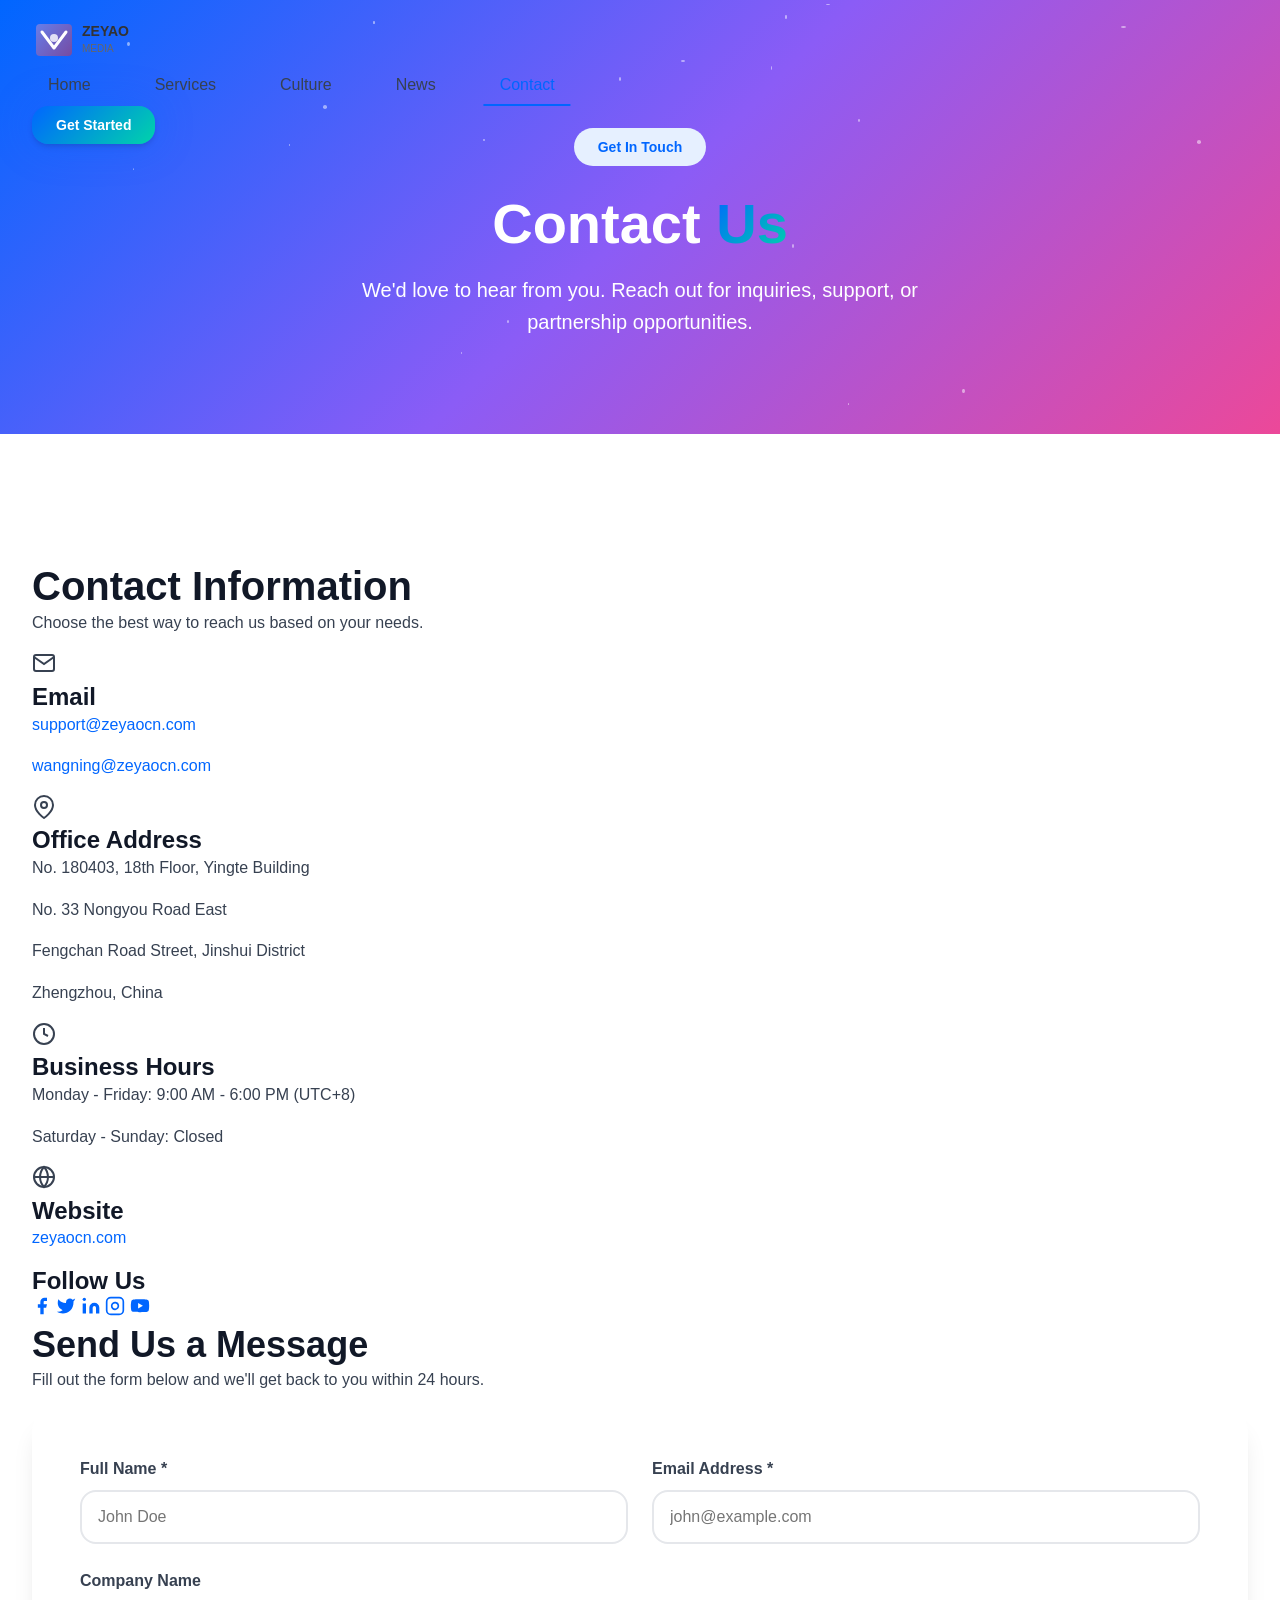
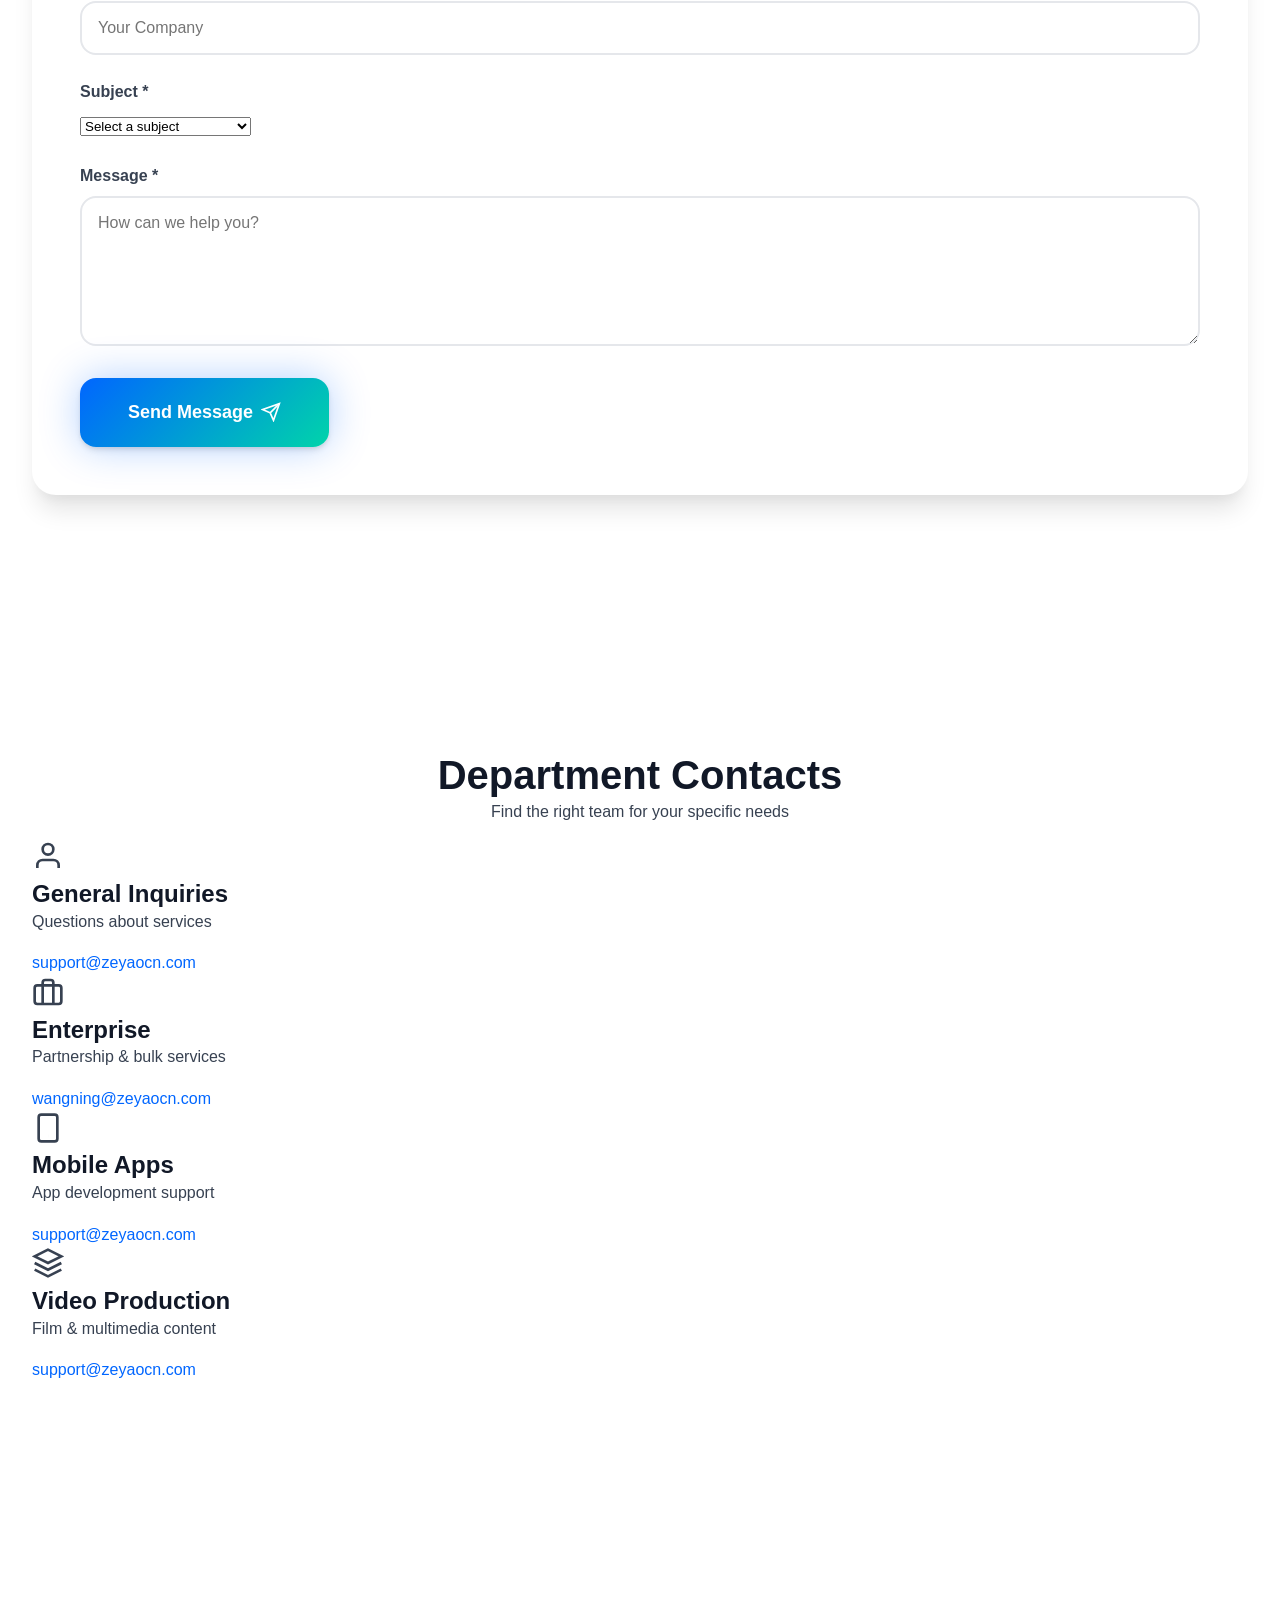
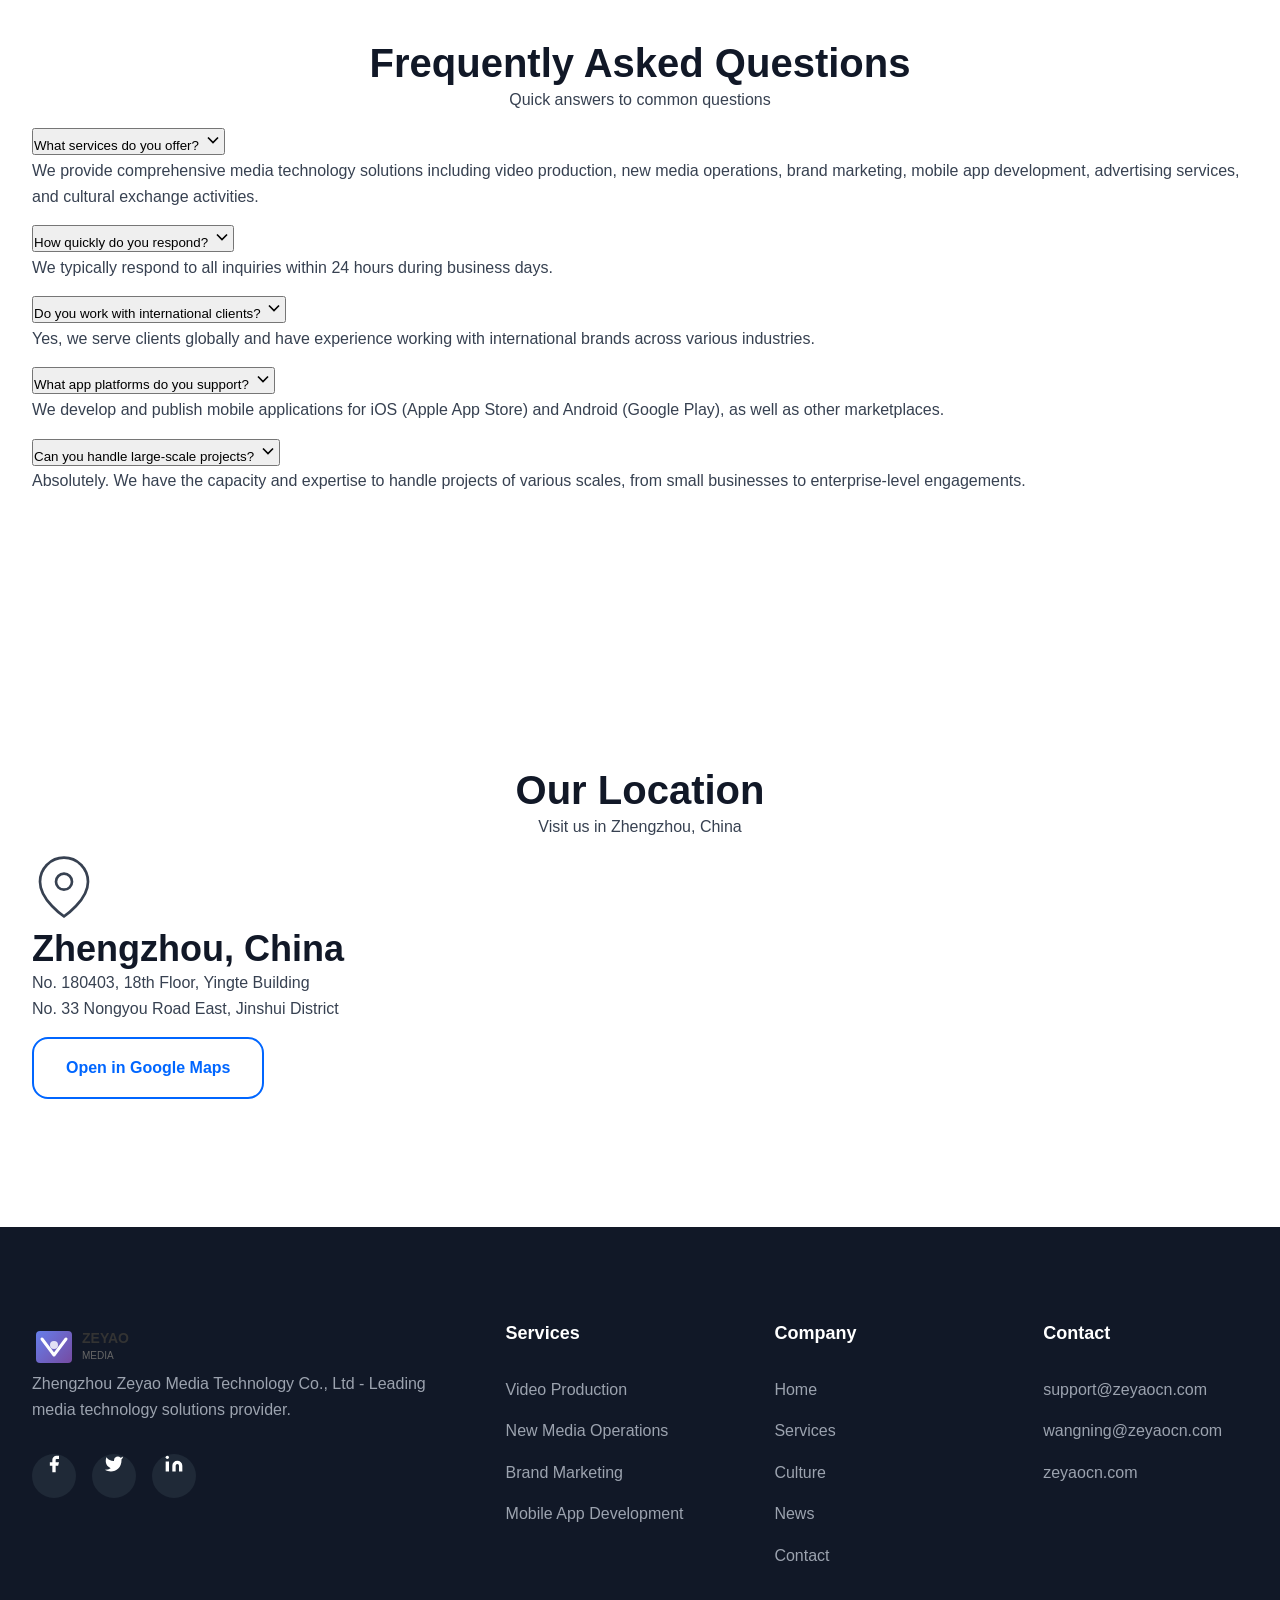
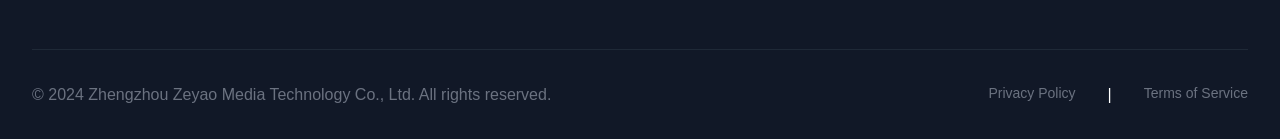
==== commit 64b4c506: "zeyaocn" ====
--- a/contact.html
+++ b/contact.html
@@ -70,188 +70,220 @@
         </div>
     </section>
 
-    <!-- Contact Cards Grid -->
+    <!-- Main Contact Section -->
     <section class="section">
         <div class="container">
-            <div class="contact-cards-grid reveal">
-                <!-- Email Card -->
-                <div class="contact-card">
-                    <div class="contact-card-icon">
-                        <svg width="32" height="32" viewBox="0 0 24 24" fill="none" stroke="currentColor" stroke-width="2">
-                            <path d="M4 4h16c1.1 0 2 .9 2 2v12c0 1.1-.9 2-2 2H4c-1.1 0-2-.9-2-2V6c0-1.1.9-2 2-2z"/>
-                            <polyline points="22,6 12,13 2,6"/>
-                        </svg>
-                    </div>
-                    <h3>Email</h3>
-                    <p><a href="mailto:support@zeyaocn.com">support@zeyaocn.com</a></p>
-                    <p><a href="mailto:wangning@zeyaocn.com">wangning@zeyaocn.com</a></p>
-                </div>
-
-                <!-- Location Card -->
-                <div class="contact-card">
-                    <div class="contact-card-icon">
-                        <svg width="32" height="32" viewBox="0 0 24 24" fill="none" stroke="currentColor" stroke-width="2">
-                            <path d="M21 10c0 7-9 13-9 13s-9-6-9-13a9 9 0 0 1 18 0z"/>
-                            <circle cx="12" cy="10" r="3"/>
-                        </svg>
-                    </div>
-                    <h3>Office</h3>
-                    <p>No. 180403, 18th Floor, Yingte Building</p>
-                    <p>No. 33 Nongyou Road East, Jinshui District</p>
-                    <p>Zhengzhou, China</p>
-                </div>
-
-                <!-- Hours Card -->
-                <div class="contact-card">
-                    <div class="contact-card-icon">
-                        <svg width="32" height="32" viewBox="0 0 24 24" fill="none" stroke="currentColor" stroke-width="2">
-                            <circle cx="12" cy="12" r="10"/>
-                            <polyline points="12 6 12 12 16 14"/>
-                        </svg>
-                    </div>
-                    <h3>Business Hours</h3>
-                    <p>Monday - Friday</p>
-                    <p>9:00 AM - 6:00 PM (UTC+8)</p>
-                </div>
-
-                <!-- Social Card -->
-                <div class="contact-card">
-                    <div class="contact-card-icon">
-                        <svg width="32" height="32" viewBox="0 0 24 24" fill="none" stroke="currentColor" stroke-width="2">
-                            <circle cx="12" cy="12" r="10"/>
-                            <line x1="2" y1="12" x2="22" y2="12"/>
-                            <path d="M12 2a15.3 15.3 0 0 1 4 10 15.3 15.3 0 0 1-4 10 15.3 15.3 0 0 1-4-10 15.3 15.3 0 0 1 4-10z"/>
-                        </svg>
-                    </div>
-                    <h3>Connect With Us</h3>
-                    <div class="contact-social-icons">
-                        <a href="#" aria-label="Facebook"><svg width="20" height="20" viewBox="0 0 24 24" fill="currentColor"><path d="M18 2h-3a5 5 0 0 0-5 5v3H7v4h3v8h4v-8h3l1-4h-4V7a1 1 0 0 1 1-1h3z"/></svg></a>
-                        <a href="#" aria-label="Twitter"><svg width="20" height="20" viewBox="0 0 24 24" fill="currentColor"><path d="M23 3a10.9 10.9 0 0 1-3.14 1.53 4.48 4.48 0 0 0-7.86 3v1A10.66 10.66 0 0 1 3 4s-4 9 5 13a11.64 11.64 0 0 1-7 2c9 5 20 0 20-11.5a4.5 4.5 0 0 0-.08-.83A7.72 7.72 0 0 0 23 3z"/></svg></a>
-                        <a href="#" aria-label="LinkedIn"><svg width="20" height="20" viewBox="0 0 24 24" fill="currentColor"><path d="M16 8a6 6 0 0 1 6 6v7h-4v-7a2 2 0 0 0-2-2 2 2 0 0 0-2 2v7h-4v-7a6 6 0 0 1 6-6z"/><rect x="2" y="9" width="4" height="12"/><circle cx="4" cy="4" r="2"/></svg></a>
-                        <a href="#" aria-label="Instagram"><svg width="20" height="20" viewBox="0 0 24 24" fill="none" stroke="currentColor" stroke-width="2"><rect x="2" y="2" width="20" height="20" rx="5" ry="5"/><path d="M16 11.37A4 4 0 1 1 12.63 8 4 4 0 0 1 16 11.37z"/><line x1="17.5" y1="6.5" x2="17.51" y2="6.5"/></svg></a>
-                        <a href="#" aria-label="YouTube"><svg width="20" height="20" viewBox="0 0 24 24" fill="currentColor"><path d="M22.54 6.42a2.78 2.78 0 0 0-1.94-2C18.88 4 12 4 12 4s-6.88 0-8.6.46a2.78 2.78 0 0 0-1.94 2A29 29 0 0 0 1 11.75a29 29 0 0 0 .46 5.33A2.78 2.78 0 0 0 3.4 19c1.72.46 8.6.46 8.6.46s6.88 0 8.6-.46a2.78 2.78 0 0 0 1.94-2 29 29 0 0 0 .46-5.25 29 29 0 0 0-.46-5.33z"/><polygon points="9.75 15.02 15.5 11.75 9.75 8.48 9.75 15.02" fill="#fff"/></svg></a>
+            <div class="contact-layout">
+                <!-- Left Column: Contact Info -->
+                <div class="contact-info-panel reveal-left">
+                    <h2>Contact Information</h2>
+                    <p class="contact-intro">Choose the best way to reach us based on your needs.</p>
+                    
+                    <div class="contact-info-list">
+                        <!-- Email -->
+                        <div class="info-item">
+                            <div class="info-icon">
+                                <svg width="24" height="24" viewBox="0 0 24 24" fill="none" stroke="currentColor" stroke-width="2">
+                                    <path d="M4 4h16c1.1 0 2 .9 2 2v12c0 1.1-.9 2-2 2H4c-1.1 0-2-.9-2-2V6c0-1.1.9-2 2-2z"/>
+                                    <polyline points="22,6 12,13 2,6"/>
+                                </svg>
+                            </div>
+                            <div class="info-content">
+                                <h4>Email</h4>
+                                <p><a href="mailto:support@zeyaocn.com">support@zeyaocn.com</a></p>
+                                <p><a href="mailto:wangning@zeyaocn.com">wangning@zeyaocn.com</a></p>
+                            </div>
+                        </div>
+
+                        <!-- Address -->
+                        <div class="info-item">
+                            <div class="info-icon">
+                                <svg width="24" height="24" viewBox="0 0 24 24" fill="none" stroke="currentColor" stroke-width="2">
+                                    <path d="M21 10c0 7-9 13-9 13s-9-6-9-13a9 9 0 0 1 18 0z"/>
+                                    <circle cx="12" cy="10" r="3"/>
+                                </svg>
+                            </div>
+                            <div class="info-content">
+                                <h4>Office Address</h4>
+                                <p>No. 180403, 18th Floor, Yingte Building</p>
+                                <p>No. 33 Nongyou Road East</p>
+                                <p>Fengchan Road Street, Jinshui District</p>
+                                <p>Zhengzhou, China</p>
+                            </div>
+                        </div>
+
+                        <!-- Hours -->
+                        <div class="info-item">
+                            <div class="info-icon">
+                                <svg width="24" height="24" viewBox="0 0 24 24" fill="none" stroke="currentColor" stroke-width="2">
+                                    <circle cx="12" cy="12" r="10"/>
+                                    <polyline points="12 6 12 12 16 14"/>
+                                </svg>
+                            </div>
+                            <div class="info-content">
+                                <h4>Business Hours</h4>
+                                <p>Monday - Friday: 9:00 AM - 6:00 PM (UTC+8)</p>
+                                <p>Saturday - Sunday: Closed</p>
+                            </div>
+                        </div>
+
+                        <!-- Website -->
+                        <div class="info-item">
+                            <div class="info-icon">
+                                <svg width="24" height="24" viewBox="0 0 24 24" fill="none" stroke="currentColor" stroke-width="2">
+                                    <circle cx="12" cy="12" r="10"/>
+                                    <line x1="2" y1="12" x2="22" y2="12"/>
+                                    <path d="M12 2a15.3 15.3 0 0 1 4 10 15.3 15.3 0 0 1-4 10 15.3 15.3 0 0 1-4-10 15.3 15.3 0 0 1 4-10z"/>
+                                </svg>
+                            </div>
+                            <div class="info-content">
+                                <h4>Website</h4>
+                                <p><a href="https://zeyaocn.com">zeyaocn.com</a></p>
+                            </div>
+                        </div>
+                    </div>
+
+                    <!-- Social Links -->
+                    <div class="social-section">
+                        <h4>Follow Us</h4>
+                        <div class="social-icons-row">
+                            <a href="#" class="social-icon" aria-label="Facebook">
+                                <svg width="20" height="20" viewBox="0 0 24 24" fill="currentColor"><path d="M18 2h-3a5 5 0 0 0-5 5v3H7v4h3v8h4v-8h3l1-4h-4V7a1 1 0 0 1 1-1h3z"/></svg>
+                            </a>
+                            <a href="#" class="social-icon" aria-label="Twitter">
+                                <svg width="20" height="20" viewBox="0 0 24 24" fill="currentColor"><path d="M23 3a10.9 10.9 0 0 1-3.14 1.53 4.48 4.48 0 0 0-7.86 3v1A10.66 10.66 0 0 1 3 4s-4 9 5 13a11.64 11.64 0 0 1-7 2c9 5 20 0 20-11.5a4.5 4.5 0 0 0-.08-.83A7.72 7.72 0 0 0 23 3z"/></svg>
+                            </a>
+                            <a href="#" class="social-icon" aria-label="LinkedIn">
+                                <svg width="20" height="20" viewBox="0 0 24 24" fill="currentColor"><path d="M16 8a6 6 0 0 1 6 6v7h-4v-7a2 2 0 0 0-2-2 2 2 0 0 0-2 2v7h-4v-7a6 6 0 0 1 6-6z"/><rect x="2" y="9" width="4" height="12"/><circle cx="4" cy="4" r="2"/></svg>
+                            </a>
+                            <a href="#" class="social-icon" aria-label="Instagram">
+                                <svg width="20" height="20" viewBox="0 0 24 24" fill="none" stroke="currentColor" stroke-width="2"><rect x="2" y="2" width="20" height="20" rx="5" ry="5"/><path d="M16 11.37A4 4 0 1 1 12.63 8 4 4 0 0 1 16 11.37z"/><line x1="17.5" y1="6.5" x2="17.51" y2="6.5"/></svg>
+                            </a>
+                            <a href="#" class="social-icon" aria-label="YouTube">
+                                <svg width="20" height="20" viewBox="0 0 24 24" fill="currentColor"><path d="M22.54 6.42a2.78 2.78 0 0 0-1.94-2C18.88 4 12 4 12 4s-6.88 0-8.6.46a2.78 2.78 0 0 0-1.94 2A29 29 0 0 0 1 11.75a29 29 0 0 0 .46 5.33A2.78 2.78 0 0 0 3.4 19c1.72.46 8.6.46 8.6.46s6.88 0 8.6-.46a2.78 2.78 0 0 0 1.94-2 29 29 0 0 0 .46-5.25 29 29 0 0 0-.46-5.33z"/><polygon points="9.75 15.02 15.5 11.75 9.75 8.48 9.75 15.02" fill="#fff"/></svg>
+                            </a>
+                        </div>
+                    </div>
+                </div>
+
+                <!-- Right Column: Contact Form -->
+                <div class="contact-form-panel reveal-right">
+                    <div class="form-container">
+                        <h3>Send Us a Message</h3>
+                        <p class="form-intro">Fill out the form below and we'll get back to you within 24 hours.</p>
+                        
+                        <form id="contactForm" class="contact-form">
+                            <div class="form-row">
+                                <div class="form-group">
+                                    <label for="name">Full Name *</label>
+                                    <input type="text" id="name" name="name" required placeholder="John Doe">
+                                </div>
+                                <div class="form-group">
+                                    <label for="email">Email Address *</label>
+                                    <input type="email" id="email" name="email" required placeholder="john@example.com">
+                                </div>
+                            </div>
+                            
+                            <div class="form-group">
+                                <label for="company">Company Name</label>
+                                <input type="text" id="company" name="company" placeholder="Your Company">
+                            </div>
+                            
+                            <div class="form-group">
+                                <label for="subject">Subject *</label>
+                                <select id="subject" name="subject" required>
+                                    <option value="">Select a subject</option>
+                                    <option value="general">General Inquiry</option>
+                                    <option value="business">Business Partnership</option>
+                                    <option value="support">Technical Support</option>
+                                    <option value="advertising">Advertising Services</option>
+                                    <option value="mobile-app">Mobile App Development</option>
+                                    <option value="video-production">Video Production</option>
+                                    <option value="brand-marketing">Brand Marketing</option>
+                                    <option value="feedback">Feedback</option>
+                                    <option value="other">Other</option>
+                                </select>
+                            </div>
+                            
+                            <div class="form-group">
+                                <label for="message">Message *</label>
+                                <textarea id="message" name="message" required placeholder="How can we help you?" rows="5"></textarea>
+                            </div>
+                            
+                            <button type="submit" class="btn btn-primary btn-lg btn-block">
+                                <span>Send Message</span>
+                                <svg width="20" height="20" viewBox="0 0 24 24" fill="none" stroke="currentColor" stroke-width="2"><line x1="22" y1="2" x2="11" y2="13"/><polygon points="22 2 15 22 11 13 2 9 22 2"/></svg>
+                            </button>
+                        </form>
                     </div>
                 </div>
             </div>
         </div>
     </section>
 
-    <!-- Contact Form Section -->
+    <!-- Department Contacts -->
     <section class="section section-alt">
-        <div class="container">
-            <div class="contact-form-section">
-                <div class="contact-form-header reveal">
-                    <h2>Send Us a Message</h2>
-                    <p>Fill out the form below and we'll get back to you within 24 hours.</p>
-                </div>
-                <form class="contact-form reveal" id="contactForm">
-                    <div class="form-grid">
-                        <div class="form-group">
-                            <label for="name">Full Name *</label>
-                            <input type="text" id="name" name="name" required placeholder="John Doe">
-                        </div>
-                        <div class="form-group">
-                            <label for="email">Email Address *</label>
-                            <input type="email" id="email" name="email" required placeholder="john@example.com">
-                        </div>
-                        <div class="form-group">
-                            <label for="company">Company</label>
-                            <input type="text" id="company" name="company" placeholder="Your Company">
-                        </div>
-                        <div class="form-group">
-                            <label for="subject">Subject *</label>
-                            <select id="subject" name="subject" required>
-                                <option value="">Select a subject</option>
-                                <option value="general">General Inquiry</option>
-                                <option value="business">Business Partnership</option>
-                                <option value="support">Technical Support</option>
-                                <option value="advertising">Advertising Services</option>
-                                <option value="mobile-app">Mobile App Development</option>
-                                <option value="video-production">Video Production</option>
-                                <option value="brand-marketing">Brand Marketing</option>
-                                <option value="feedback">Feedback</option>
-                                <option value="other">Other</option>
-                            </select>
-                        </div>
-                        <div class="form-group form-group-full">
-                            <label for="message">Message *</label>
-                            <textarea id="message" name="message" required placeholder="How can we help you?" rows="5"></textarea>
-                        </div>
-                    </div>
-                    <button type="submit" class="btn btn-primary btn-lg">
-                        <span>Send Message</span>
-                        <svg width="20" height="20" viewBox="0 0 24 24" fill="none" stroke="currentColor" stroke-width="2"><line x1="22" y1="2" x2="11" y2="13"/><polygon points="22 2 15 22 11 13 2 9 22 2"/></svg>
-                    </button>
-                </form>
-            </div>
-        </div>
-    </section>
-
-    <!-- Department Tabs -->
-    <section class="section">
         <div class="container">
             <div class="section-header text-center reveal">
                 <h2>Department Contacts</h2>
-                <p class="section-subtitle">Find the right team for your needs</p>
+                <p class="section-subtitle">Find the right team for your specific needs</p>
             </div>
             
-            <div class="department-tabs reveal">
-                <div class="department-tabs-nav">
-                    <button class="department-tab-btn active" data-tab="general">
-                        <svg width="20" height="20" viewBox="0 0 24 24" fill="none" stroke="currentColor" stroke-width="2"><path d="M20 21v-2a4 4 0 0 0-4-4H8a4 4 0 0 0-4 4v2"/><circle cx="12" cy="7" r="4"/></svg>
-                        General
-                    </button>
-                    <button class="department-tab-btn" data-tab="enterprise">
-                        <svg width="20" height="20" viewBox="0 0 24 24" fill="none" stroke="currentColor" stroke-width="2"><rect x="2" y="7" width="20" height="14" rx="2" ry="2"/><path d="M16 21V5a2 2 0 0 0-2-2h-4a2 2 0 0 0-2 2v16"/></svg>
-                        Enterprise
-                    </button>
-                    <button class="department-tab-btn" data-tab="mobile">
-                        <svg width="20" height="20" viewBox="0 0 24 24" fill="none" stroke="currentColor" stroke-width="2"><rect x="5" y="2" width="14" height="20" rx="2" ry="2"/><line x1="12" y1="18" x2="12.01" y2="18"/></svg>
-                        Mobile Apps
-                    </button>
-                    <button class="department-tab-btn" data-tab="video">
-                        <svg width="20" height="20" viewBox="0 0 24 24" fill="none" stroke="currentColor" stroke-width="2"><polygon points="12 2 2 7 12 12 22 7 12 2"/><polyline points="2 17 12 22 22 17"/><polyline points="2 12 12 17 22 12"/></svg>
-                        Video
-                    </button>
-                    <button class="department-tab-btn" data-tab="support">
-                        <svg width="20" height="20" viewBox="0 0 24 24" fill="none" stroke="currentColor" stroke-width="2"><circle cx="12" cy="12" r="3"/><path d="M19.4 15a1.65 1.65 0 0 0 .33 1.82l.06.06a2 2 0 0 1 0 2.83 2 2 0 0 1-2.83 0l-.06-.06a1.65 1.65 0 0 0-1.82-.33 1.65 1.65 0 0 0-1 1.51V21a2 2 0 0 1-2 2 2 2 0 0 1-2-2v-.09A1.65 1.65 0 0 0 9 19.4a1.65 1.65 0 0 0-1.82.33l-.06.06a2 2 0 0 1-2.83 0 2 2 0 0 1 0-2.83l.06-.06a1.65 1.65 0 0 0 .33-1.82 1.65 1.65 0 0 0-1.51-1H3a2 2 0 0 1-2-2 2 2 0 0 1 2-2h.09A1.65 1.65 0 0 0 4.6 9a1.65 1.65 0 0 0-.33-1.82l-.06-.06a2 2 0 0 1 0-2.83 2 2 0 0 1 2.83 0l.06.06a1.65 1.65 0 0 0 1.82.33H9a1.65 1.65 0 0 0 1-1.51V3a2 2 0 0 1 2-2 2 2 0 0 1 2 2v.09a1.65 1.65 0 0 0 1 1.51 1.65 1.65 0 0 0 1.82-.33l.06-.06a2 2 0 0 1 2.83 0 2 2 0 0 1 0 2.83l-.06.06a1.65 1.65 0 0 0-.33 1.82V9a1.65 1.65 0 0 0 1.51 1H21a2 2 0 0 1 2 2 2 2 0 0 1-2 2h-.09a1.65 1.65 0 0 0-1.51 1z"/></svg>
-                        Support
-                    </button>
-                </div>
-                
-                <div class="department-tabs-content">
-                    <div class="department-tab-pane active" id="tab-general">
-                        <h4>General Inquiries</h4>
-                        <p>Questions about our services, pricing, and general information.</p>
-                        <a href="mailto:support@zeyaocn.com" class="btn btn-secondary">Contact General Team</a>
-                    </div>
-                    <div class="department-tab-pane" id="tab-enterprise">
-                        <h4>Enterprise Solutions</h4>
-                        <p>Partnership opportunities, bulk services, and large-scale projects.</p>
-                        <a href="mailto:wangning@zeyaocn.com" class="btn btn-secondary">Contact Enterprise Team</a>
-                    </div>
-                    <div class="department-tab-pane" id="tab-mobile">
-                        <h4>Mobile App Development</h4>
-                        <p>App development inquiries, mobile solutions, and app store submissions.</p>
-                        <a href="mailto:support@zeyaocn.com" class="btn btn-secondary">Contact Mobile Team</a>
-                    </div>
-                    <div class="department-tab-pane" id="tab-video">
-                        <h4>Video Production</h4>
-                        <p>Film production, video editing, and multimedia content creation.</p>
-                        <a href="mailto:support@zeyaocn.com" class="btn btn-secondary">Contact Video Team</a>
-                    </div>
-                    <div class="department-tab-pane" id="tab-support">
-                        <h4>Technical Support</h4>
-                        <p>Technical issues, bug reports, and technical assistance.</p>
-                        <a href="mailto:support@zeyaocn.com" class="btn btn-secondary">Contact Support Team</a>
-                    </div>
+            <div class="department-grid reveal">
+                <div class="department-card">
+                    <div class="department-icon">
+                        <svg width="32" height="32" viewBox="0 0 24 24" fill="none" stroke="currentColor" stroke-width="2">
+                            <path d="M20 21v-2a4 4 0 0 0-4-4H8a4 4 0 0 0-4 4v2"/>
+                            <circle cx="12" cy="7" r="4"/>
+                        </svg>
+                    </div>
+                    <h4>General Inquiries</h4>
+                    <p>Questions about services</p>
+                    <a href="mailto:support@zeyaocn.com">support@zeyaocn.com</a>
+                </div>
+
+                <div class="department-card">
+                    <div class="department-icon">
+                        <svg width="32" height="32" viewBox="0 0 24 24" fill="none" stroke="currentColor" stroke-width="2">
+                            <rect x="2" y="7" width="20" height="14" rx="2" ry="2"/>
+                            <path d="M16 21V5a2 2 0 0 0-2-2h-4a2 2 0 0 0-2 2v16"/>
+                        </svg>
+                    </div>
+                    <h4>Enterprise</h4>
+                    <p>Partnership & bulk services</p>
+                    <a href="mailto:wangning@zeyaocn.com">wangning@zeyaocn.com</a>
+                </div>
+
+                <div class="department-card">
+                    <div class="department-icon">
+                        <svg width="32" height="32" viewBox="0 0 24 24" fill="none" stroke="currentColor" stroke-width="2">
+                            <rect x="5" y="2" width="14" height="20" rx="2" ry="2"/>
+                            <line x1="12" y1="18" x2="12.01" y2="18"/>
+                        </svg>
+                    </div>
+                    <h4>Mobile Apps</h4>
+                    <p>App development support</p>
+                    <a href="mailto:support@zeyaocn.com">support@zeyaocn.com</a>
+                </div>
+
+                <div class="department-card">
+                    <div class="department-icon">
+                        <svg width="32" height="32" viewBox="0 0 24 24" fill="none" stroke="currentColor" stroke-width="2">
+                            <polygon points="12 2 2 7 12 12 22 7 12 2"/>
+                            <polyline points="2 17 12 22 22 17"/>
+                            <polyline points="2 12 12 17 22 12"/>
+                        </svg>
+                    </div>
+                    <h4>Video Production</h4>
+                    <p>Film & multimedia content</p>
+                    <a href="mailto:support@zeyaocn.com">support@zeyaocn.com</a>
                 </div>
             </div>
         </div>
     </section>
 
     <!-- FAQ Section -->
-    <section class="section section-alt">
+    <section class="section">
         <div class="container">
             <div class="section-header text-center reveal">
                 <h2>Frequently Asked Questions</h2>
@@ -268,33 +300,37 @@
                         <p>We provide comprehensive media technology solutions including video production, new media operations, brand marketing, mobile app development, advertising services, and cultural exchange activities.</p>
                     </div>
                 </div>
+
                 <div class="faq-item">
                     <button class="faq-question">
                         <span>How quickly do you respond?</span>
                         <svg width="20" height="20" viewBox="0 0 24 24" fill="none" stroke="currentColor" stroke-width="2"><polyline points="6 9 12 15 18 9"/></svg>
                     </button>
                     <div class="faq-answer">
-                        <p>We typically respond to all inquiries within 24 hours during business days. For urgent matters, please use our instant messaging options.</p>
-                    </div>
-                </div>
+                        <p>We typically respond to all inquiries within 24 hours during business days.</p>
+                    </div>
+                </div>
+
                 <div class="faq-item">
                     <button class="faq-question">
                         <span>Do you work with international clients?</span>
                         <svg width="20" height="20" viewBox="0 0 24 24" fill="none" stroke="currentColor" stroke-width="2"><polyline points="6 9 12 15 18 9"/></svg>
                     </button>
                     <div class="faq-answer">
-                        <p>Yes, we serve clients globally and have experience working with international brands and organizations across various industries.</p>
-                    </div>
-                </div>
+                        <p>Yes, we serve clients globally and have experience working with international brands across various industries.</p>
+                    </div>
+                </div>
+
                 <div class="faq-item">
                     <button class="faq-question">
                         <span>What app platforms do you support?</span>
                         <svg width="20" height="20" viewBox="0 0 24 24" fill="none" stroke="currentColor" stroke-width="2"><polyline points="6 9 12 15 18 9"/></svg>
                     </button>
                     <div class="faq-answer">
-                        <p>We develop and publish mobile applications for iOS (Apple App Store) and Android (Google Play), as well as other app marketplaces like Huawei AppGallery and Samsung Galaxy Store.</p>
-                    </div>
-                </div>
+                        <p>We develop and publish mobile applications for iOS (Apple App Store) and Android (Google Play), as well as other marketplaces.</p>
+                    </div>
+                </div>
+
                 <div class="faq-item">
                     <button class="faq-question">
                         <span>Can you handle large-scale projects?</span>
@@ -308,16 +344,21 @@
         </div>
     </section>
 
-    <!-- Location -->
-    <section class="section">
+    <!-- Location Section -->
+    <section class="section section-alt">
         <div class="container">
             <div class="section-header text-center reveal">
                 <h2>Our Location</h2>
                 <p class="section-subtitle">Visit us in Zhengzhou, China</p>
             </div>
-            <div class="map-wrapper reveal">
-                <div class="map-placeholder">
-                    <svg width="48" height="48" viewBox="0 0 24 24" fill="none" stroke="currentColor" stroke-width="1"><path d="M21 10c0 7-9 13-9 13s-9-6-9-13a9 9 0 0 1 18 0z"/><circle cx="12" cy="10" r="3"/></svg>
+            <div class="location-card reveal">
+                <div class="location-map">
+                    <svg width="64" height="64" viewBox="0 0 24 24" fill="none" stroke="currentColor" stroke-width="1">
+                        <path d="M21 10c0 7-9 13-9 13s-9-6-9-13a9 9 0 0 1 18 0z"/>
+                        <circle cx="12" cy="10" r="3"/>
+                    </svg>
+                </div>
+                <div class="location-info">
                     <h3>Zhengzhou, China</h3>
                     <p>No. 180403, 18th Floor, Yingte Building<br>No. 33 Nongyou Road East, Jinshui District</p>
                     <a href="https://maps.google.com/?q=Zhengzhou+China" target="_blank" rel="noopener" class="btn btn-secondary">Open in Google Maps</a>
